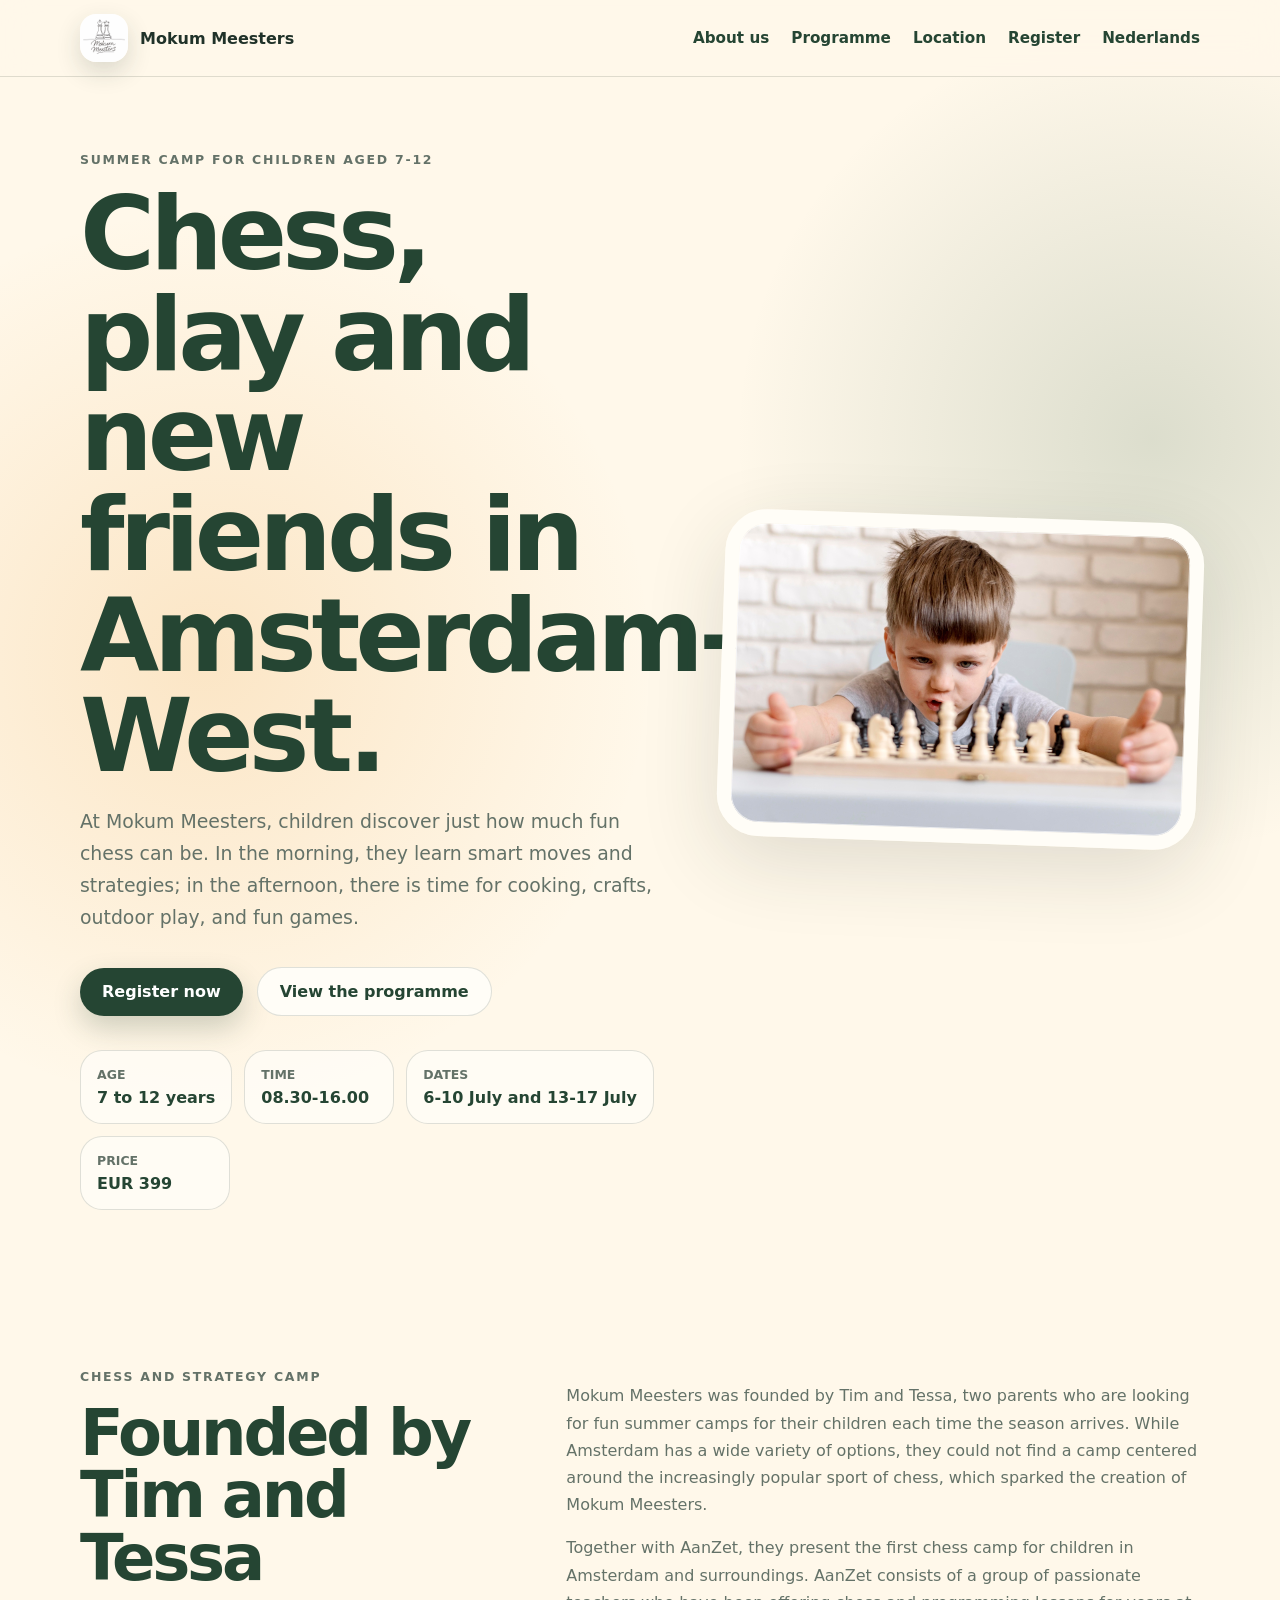
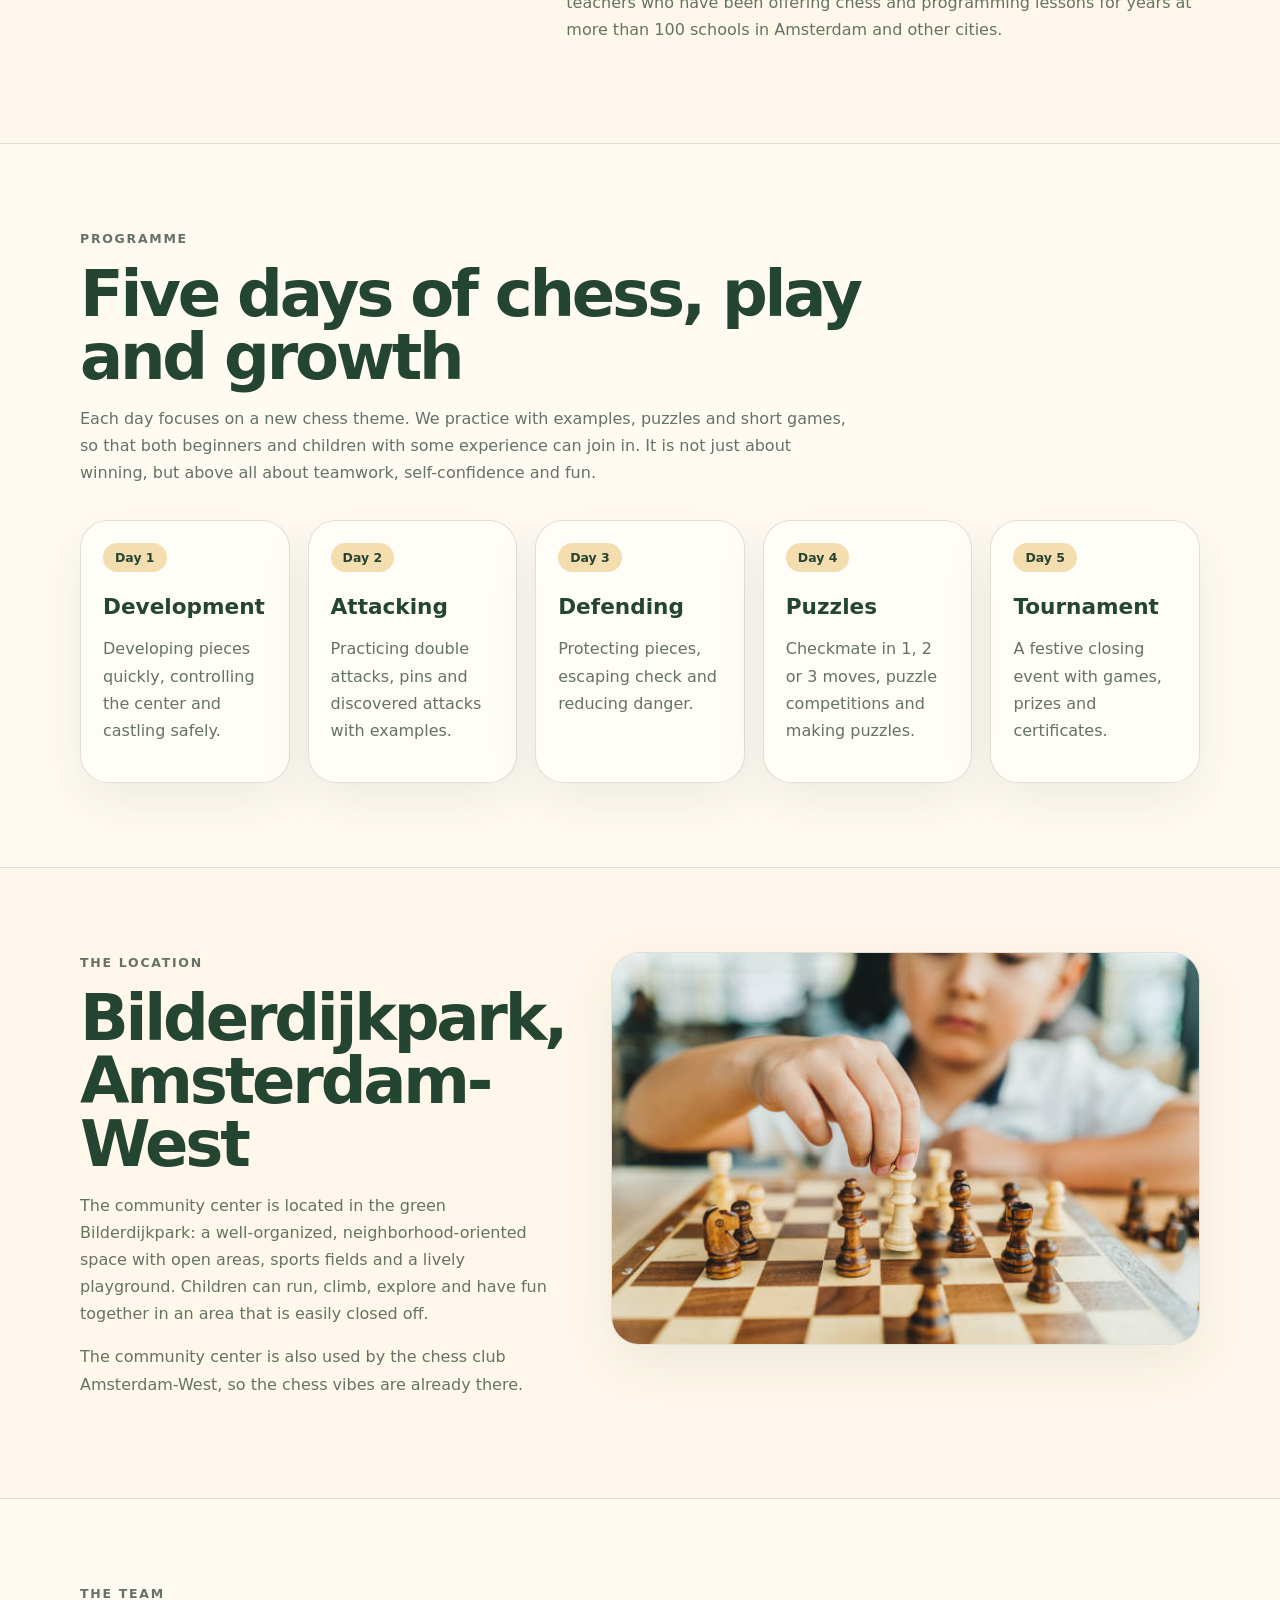
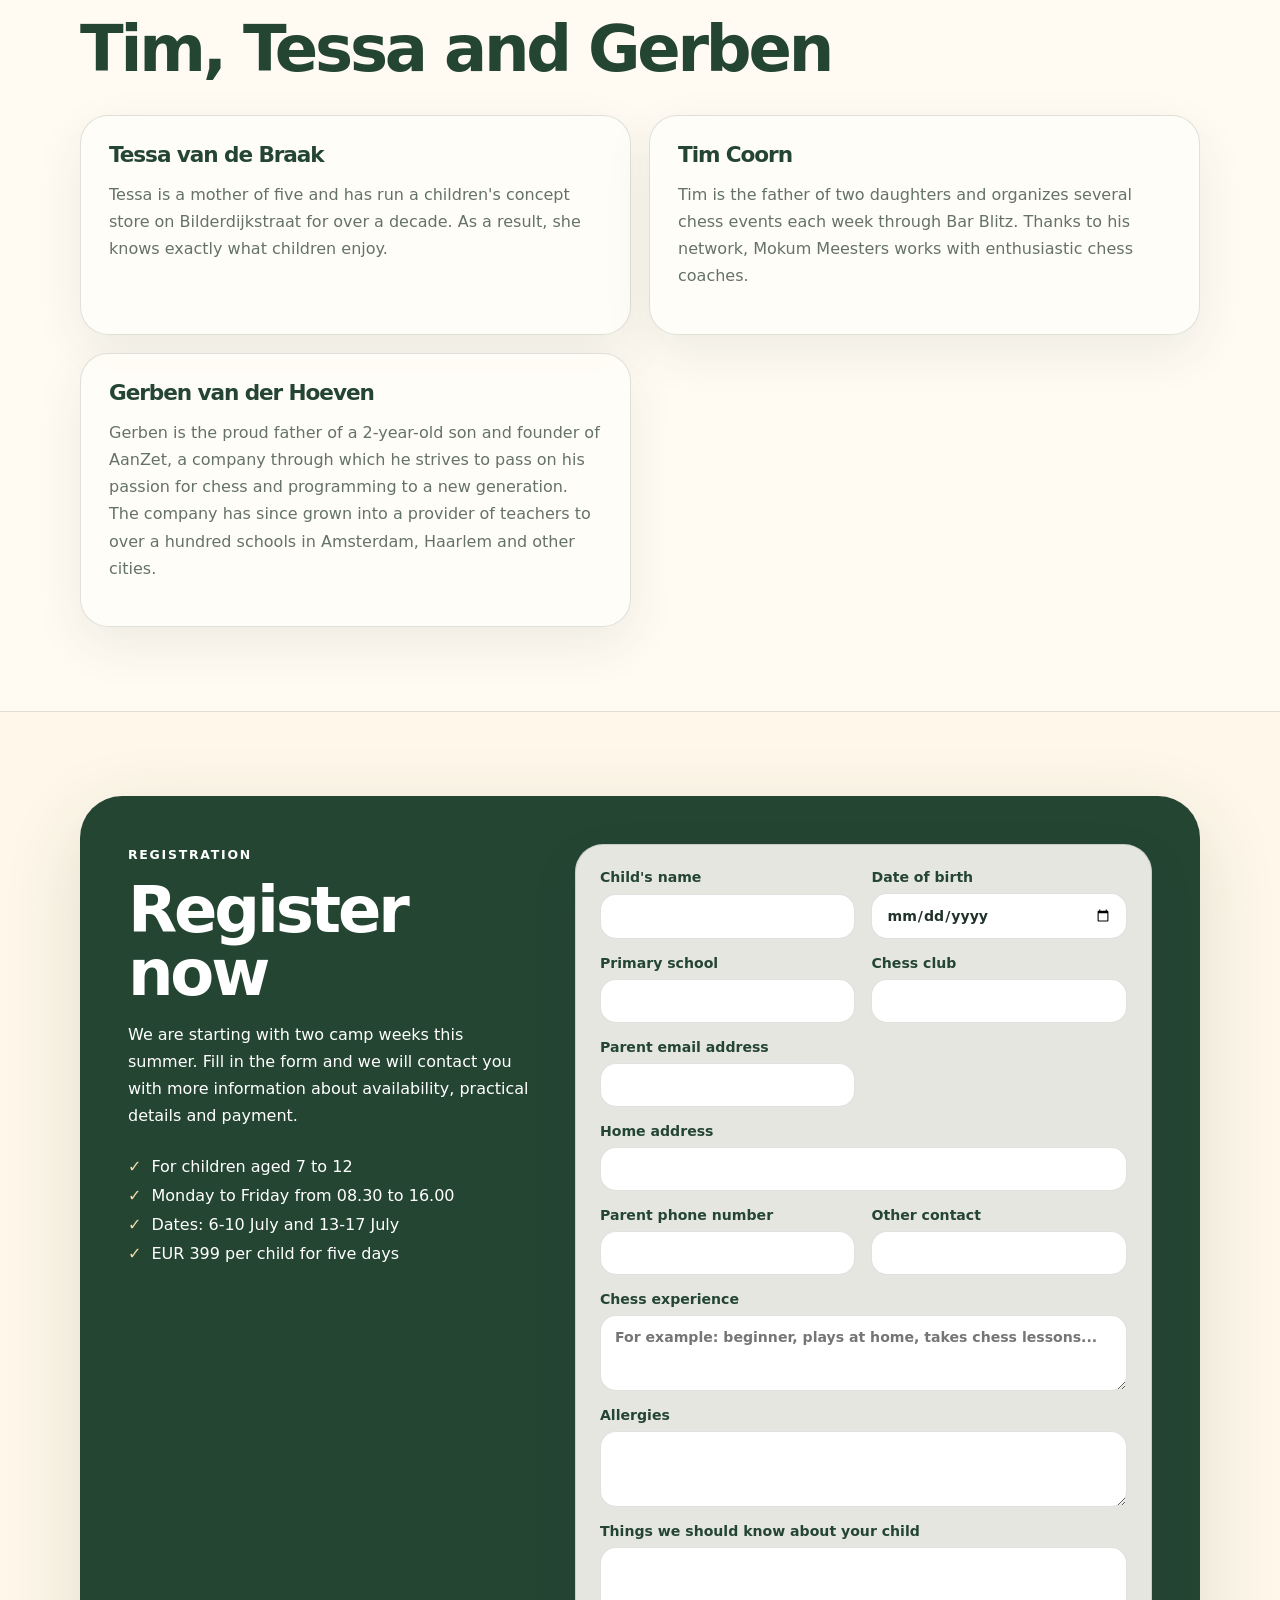
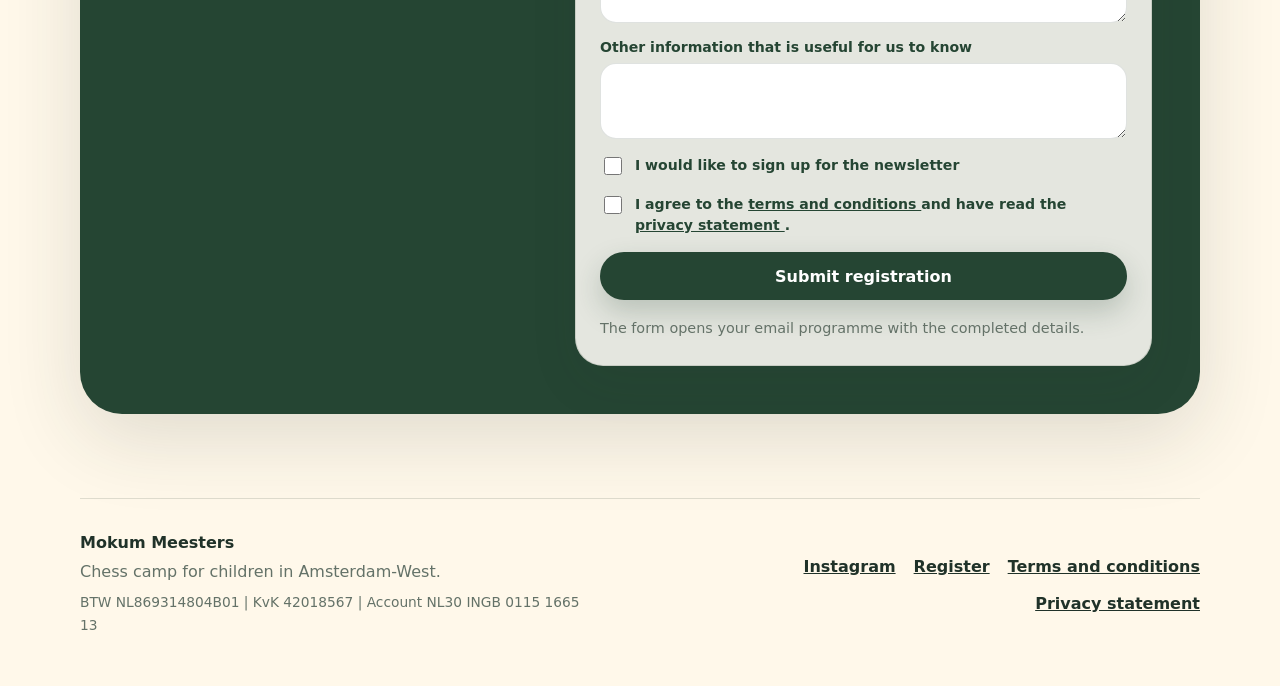
==== en.html @ 899345a6 "Add English page, camp dates, and AanZet video embed. Make registration copy clearer, expand the abo" ====
<!doctype html>
<html lang="en">
  <head>
    <meta charset="utf-8" />
    <meta name="viewport" content="width=device-width, initial-scale=1" />
    <meta
      name="description"
      content="Mokum Meesters organizes chess and strategy camps for children aged 7 to 12 in Amsterdam-West."
    />
    <meta
      name="google-site-verification"
      content="vhtlZJq7fXiMdtKkE_5pSo9pHpxv6sLujz9ok_jmsKw"
    />
    <title>Mokum Meesters | Chess Camp in Amsterdam</title>
    <link rel="preload" href="logo_mokummeesters.jpg" as="image" />
    <link rel="preload" href="kid2.jpeg" as="image" />
    <link rel="stylesheet" href="styles.css" />
    <!-- Google tag (gtag.js) -->
    <script async src="https://www.googletagmanager.com/gtag/js?id=G-7M6QQQCCT3"></script>
    <script>
      window.dataLayer = window.dataLayer || [];
      function gtag() {
        dataLayer.push(arguments);
      }
      gtag("js", new Date());

      gtag("config", "G-7M6QQQCCT3");
    </script>
  </head>
  <body>
    <header class="site-header">
      <nav class="nav" aria-label="Main navigation">
        <a class="brand" href="en.html#top" aria-label="Mokum Meesters home">
          <img src="logo_mokummeesters.jpg" alt="" width="48" height="48" />
          <span>Mokum Meesters</span>
        </a>
        <button class="nav-toggle" type="button" aria-expanded="false" aria-controls="nav-menu">
          Menu
        </button>
        <div class="nav-links" id="nav-menu">
          <a href="#about">About us</a>
          <a href="#programme">Programme</a>
          <a href="#location">Location</a>
          <a href="#signup">Register</a>
          <a href="index.html" lang="nl">Nederlands</a>
        </div>
      </nav>
    </header>

    <main id="top">
      <section class="hero">
        <div class="hero-copy">
          <p class="eyebrow">Summer camp for children aged 7-12</p>
          <h1>Chess, play and new friends in Amsterdam-West.</h1>
          <p>
            At Mokum Meesters, children discover just how much fun chess can be. In
            the morning, they learn smart moves and strategies; in the afternoon,
            there is time for cooking, crafts, outdoor play, and fun games.
          </p>
          <div class="hero-actions">
            <a class="button primary" href="#signup">Register now</a>
            <a class="button secondary" href="#programme">View the programme</a>
          </div>
          <dl class="facts">
            <div>
              <dt>Age</dt>
              <dd>7 to 12 years</dd>
            </div>
            <div>
              <dt>Time</dt>
              <dd>08.30-16.00</dd>
            </div>
            <div>
              <dt>Dates</dt>
              <dd>6-10 July and 13-17 July</dd>
            </div>
            <div>
              <dt>Price</dt>
              <dd>EUR 399</dd>
            </div>
          </dl>
        </div>
        <div class="hero-card">
          <img src="kid2.jpeg" alt="Child thinking about a chess move" />
        </div>
      </section>

      <section class="section intro" id="about">
        <div>
          <p class="eyebrow">Chess and strategy camp</p>
          <h2>Founded by Tim and Tessa</h2>
        </div>
        <div>
          <p>
            Mokum Meesters was founded by Tim and Tessa, two parents who are looking
            for fun summer camps for their children each time the season arrives.
            While Amsterdam has a wide variety of options, they could not find a camp
            centered around the increasingly popular sport of chess, which sparked
            the creation of Mokum Meesters.
          </p>
          <p>
            Together with AanZet, they present the first chess camp for children in
            Amsterdam and surroundings. AanZet consists of a group of passionate
            teachers who have been offering chess and programming lessons for years
            at more than 100 schools in Amsterdam and other cities.
          </p>
        </div>
      </section>

      <section class="section soft" id="programme">
        <div class="section-heading">
          <p class="eyebrow">Programme</p>
          <h2>Five days of chess, play and growth</h2>
          <p>
            Each day focuses on a new chess theme. We practice with examples,
            puzzles and short games, so that both beginners and children with some
            experience can join in. It is not just about winning, but above all
            about teamwork, self-confidence and fun.
          </p>
        </div>
        <div class="program-grid">
          <article class="program-day">
            <span>Day 1</span>
            <h3>Development</h3>
            <p>Developing pieces quickly, controlling the center and castling safely.</p>
          </article>
          <article class="program-day">
            <span>Day 2</span>
            <h3>Attacking</h3>
            <p>Practicing double attacks, pins and discovered attacks with examples.</p>
          </article>
          <article class="program-day">
            <span>Day 3</span>
            <h3>Defending</h3>
            <p>Protecting pieces, escaping check and reducing danger.</p>
          </article>
          <article class="program-day">
            <span>Day 4</span>
            <h3>Puzzles</h3>
            <p>Checkmate in 1, 2 or 3 moves, puzzle competitions and making puzzles.</p>
          </article>
          <article class="program-day">
            <span>Day 5</span>
            <h3>Tournament</h3>
            <p>A festive closing event with games, prizes and certificates.</p>
          </article>
        </div>
      </section>

      <section class="section split" id="location">
        <div>
          <p class="eyebrow">The location</p>
          <h2>Bilderdijkpark, Amsterdam-West</h2>
          <p>
            The community center is located in the green Bilderdijkpark: a
            well-organized, neighborhood-oriented space with open areas, sports
            fields and a lively playground. Children can run, climb, explore and
            have fun together in an area that is easily closed off.
          </p>
          <p>
            The community center is also used by the chess club Amsterdam-West, so
            the chess vibes are already there.
          </p>
        </div>
        <div class="photo-card">
          <img src="kid1.jpeg" alt="Child moving a chess piece on a chessboard" loading="lazy" />
        </div>
      </section>

      <section class="section soft">
        <div class="section-heading">
          <p class="eyebrow">The team</p>
          <h2>Tim, Tessa and Gerben</h2>
        </div>
        <div class="cards two-columns">
          <article class="card">
            <h2>Tessa van de Braak</h2>
            <p>
              Tessa is a mother of five and has run a children's concept store on
              Bilderdijkstraat for over a decade. As a result, she knows exactly
              what children enjoy.
            </p>
          </article>
          <article class="card">
            <h2>Tim Coorn</h2>
            <p>
              Tim is the father of two daughters and organizes several chess events
              each week through Bar Blitz. Thanks to his network, Mokum Meesters
              works with enthusiastic chess coaches.
            </p>
          </article>
          <article class="card">
            <h2>Gerben van der Hoeven</h2>
            <p>
              Gerben is the proud father of a 2-year-old son and founder of AanZet,
              a company through which he strives to pass on his passion for chess and
              programming to a new generation. The company has since grown into a
              provider of teachers to over a hundred schools in Amsterdam, Haarlem
              and other cities.
            </p>
          </article>
        </div>
      </section>

      <section class="section" id="signup">
        <div class="signup">
          <div>
            <p class="eyebrow">Registration</p>
            <h2>Register now</h2>
            <p>
              We are starting with two camp weeks this summer. Fill in the form and
              we will contact you with more information about availability, practical
              details and payment.
            </p>
            <ul class="check-list">
              <li>For children aged 7 to 12</li>
              <li>Monday to Friday from 08.30 to 16.00</li>
              <li>Dates: 6-10 July and 13-17 July</li>
              <li>EUR 399 per child for five days</li>
            </ul>
          </div>

          <form class="signup-form" id="signup-form">
            <label>
              Child's name
              <input name="naamKind" autocomplete="off" required />
            </label>
            <label>
              Date of birth
              <input type="date" name="geboortedatum" min="2014-01-01" max="2019-12-31" required />
            </label>
            <label>
              Primary school
              <input name="basisschool" autocomplete="organization" />
            </label>
            <label>
              Chess club
              <input name="schaakclub" autocomplete="organization" />
            </label>
            <label>
              Parent email address
              <input type="email" name="emailOuders" autocomplete="email" required />
            </label>
            <label class="full">
              Home address
              <input name="woonadres" autocomplete="street-address" required />
            </label>
            <label>
              Parent phone number
              <input name="telefoonOuders" autocomplete="tel" />
            </label>
            <label>
              Other contact
              <input name="anderContact" />
            </label>
            <label class="full">
              Chess experience
              <textarea
                name="schaakervaring"
                rows="3"
                placeholder="For example: beginner, plays at home, takes chess lessons..."
              ></textarea>
            </label>
            <label class="full">
              Allergies
              <textarea name="allergieen" rows="3"></textarea>
            </label>
            <label class="full">
              Things we should know about your child
              <textarea name="kindInfo" rows="3"></textarea>
            </label>
            <label class="full">
              Other information that is useful for us to know
              <textarea name="overigeInfo" rows="3"></textarea>
            </label>
            <label class="checkbox full">
              <input type="checkbox" name="nieuwsbrief" value="Ja" />
              <span>I would like to sign up for the newsletter</span>
            </label>
            <label class="checkbox full">
              <input type="checkbox" name="akkoordVoorwaarden" value="Ja" required />
              <span>
                I agree to the
                <a href="documenten/Algemene-Voorwaarden-MokumMeesters-Zomerkamp.docx" download>
                  terms and conditions
                </a>
                and have read the
                <a href="documenten/Privacyverklaring_MokumMeesters.docx" download>
                  privacy statement
                </a>.
              </span>
            </label>
            <button class="button primary full" type="submit">Submit registration</button>
            <p class="form-note" id="form-note">
              The form opens your email programme with the completed details.
            </p>
          </form>
        </div>
      </section>
    </main>

    <footer class="footer">
      <div>
        <strong>Mokum Meesters</strong>
        <p>Chess camp for children in Amsterdam-West.</p>
        <p class="footer-details">
          BTW NL869314804B01 | KvK 42018567 | Account NL30 INGB 0115 1665 13
        </p>
      </div>
      <div class="footer-links">
        <a href="https://www.instagram.com/mokummeesters?igsh=bHMzbGd0bTZ1Zjc=" rel="noreferrer">
          Instagram
        </a>
        <a href="#signup">Register</a>
        <a href="documenten/Algemene-Voorwaarden-MokumMeesters-Zomerkamp.docx" download>
          Terms and conditions
        </a>
        <a href="documenten/Privacyverklaring_MokumMeesters.docx" download>
          Privacy statement
        </a>
      </div>
    </footer>

    <script src="script.js"></script>
  </body>
</html>
---- styles.css ----
:root {
  --cream: #fff8ea;
  --paper: #fffdf7;
  --sand: #f4ddae;
  --amber: #ed9b32;
  --amber-dark: #b96e11;
  --sage: #5f7f66;
  --sage-dark: #254533;
  --ink: #203229;
  --muted: #647268;
  --line: rgba(32, 50, 41, 0.14);
  --shadow: 0 24px 80px rgba(32, 50, 41, 0.14);
  font-family:
    Inter, ui-sans-serif, system-ui, -apple-system, BlinkMacSystemFont, "Segoe UI",
    sans-serif;
  color: var(--ink);
  background: var(--cream);
}

* {
  box-sizing: border-box;
}

html {
  scroll-behavior: smooth;
}

body {
  margin: 0;
  background:
    radial-gradient(circle at 16% 12%, rgba(237, 155, 50, 0.2), transparent 28rem),
    radial-gradient(circle at 90% 8%, rgba(95, 127, 102, 0.22), transparent 26rem),
    var(--cream);
}

body::before {
  content: "";
  position: fixed;
  inset: 0;
  z-index: -1;
  opacity: 0.08;
  background-image:
    linear-gradient(45deg, var(--sage-dark) 25%, transparent 25%),
    linear-gradient(-45deg, var(--sage-dark) 25%, transparent 25%),
    linear-gradient(45deg, transparent 75%, var(--sage-dark) 75%),
    linear-gradient(-45deg, transparent 75%, var(--sage-dark) 75%);
  background-position:
    0 0,
    0 32px,
    32px -32px,
    -32px 0;
  background-size: 64px 64px;
}

a {
  color: inherit;
}

img {
  display: block;
  max-width: 100%;
}

.site-header {
  position: sticky;
  top: 0;
  z-index: 10;
  border-bottom: 1px solid var(--line);
  background: rgba(255, 248, 234, 0.88);
  backdrop-filter: blur(18px);
}

.nav {
  display: flex;
  align-items: center;
  justify-content: space-between;
  width: min(1120px, calc(100% - 32px));
  min-height: 76px;
  margin: 0 auto;
  gap: 24px;
}

.brand,
.nav-links,
.hero-actions,
.facts,
.footer,
.footer-links {
  display: flex;
  align-items: center;
}

.brand {
  gap: 12px;
  font-weight: 800;
  text-decoration: none;
}

.brand img {
  border-radius: 16px;
  box-shadow: 0 10px 24px rgba(32, 50, 41, 0.16);
}

.nav-links {
  gap: 22px;
  color: var(--sage-dark);
  font-size: 0.95rem;
  font-weight: 700;
}

.nav-links a {
  text-decoration: none;
}

.nav-links a:hover {
  color: var(--amber-dark);
}

.nav-toggle {
  display: none;
  border: 1px solid var(--line);
  border-radius: 999px;
  padding: 10px 16px;
  color: var(--sage-dark);
  background: var(--paper);
  font: inherit;
  font-weight: 800;
}

.hero,
.section,
.footer {
  width: min(1120px, calc(100% - 32px));
  margin: 0 auto;
}

.hero {
  display: grid;
  grid-template-columns: minmax(0, 1.1fr) minmax(280px, 0.9fr);
  align-items: center;
  gap: 56px;
  min-height: calc(100vh - 76px);
  padding: 72px 0;
}

.hero-copy h1,
.section h1,
.section h2 {
  margin: 0;
  color: var(--sage-dark);
  line-height: 0.98;
  letter-spacing: -0.05em;
}

.hero-copy h1 {
  max-width: 760px;
  font-size: clamp(3rem, 8vw, 6.8rem);
}

.hero-copy p,
.section p,
.card p,
.program-day p,
.footer p,
.form-note {
  color: var(--muted);
  line-height: 1.7;
}

.hero-copy > p:not(.eyebrow) {
  max-width: 660px;
  font-size: 1.18rem;
}

.eyebrow {
  margin: 0 0 14px;
  color: var(--amber-dark);
  font-size: 0.78rem;
  font-weight: 900;
  letter-spacing: 0.14em;
  text-transform: uppercase;
}

.button {
  justify-content: center;
  min-height: 48px;
  border: 0;
  border-radius: 999px;
  padding: 14px 22px;
  cursor: pointer;
  font: inherit;
  font-weight: 900;
  text-align: center;
  text-decoration: none;
}

.primary {
  color: white;
  background: var(--sage-dark);
  box-shadow: 0 12px 28px rgba(37, 69, 51, 0.22);
}

.primary:hover {
  background: #173225;
}

.secondary {
  color: var(--sage-dark);
  background: var(--paper);
  border: 1px solid var(--line);
}

.hero-actions {
  flex-wrap: wrap;
  gap: 14px;
  margin: 34px 0;
}

.facts {
  flex-wrap: wrap;
  gap: 12px;
  margin: 0;
}

.facts div {
  min-width: 150px;
  border: 1px solid var(--line);
  border-radius: 22px;
  padding: 16px;
  background: rgba(255, 253, 247, 0.76);
}

.facts dt {
  color: var(--muted);
  font-size: 0.78rem;
  font-weight: 800;
  text-transform: uppercase;
}

.facts dd {
  margin: 6px 0 0;
  color: var(--sage-dark);
  font-weight: 900;
}

.hero-card {
  position: relative;
  border: 14px solid var(--paper);
  border-radius: 42px;
  overflow: hidden;
  box-shadow: var(--shadow);
  transform: rotate(2deg);
}

.hero-card::after {
  content: "";
  position: absolute;
  inset: 0;
  border: 1px solid rgba(255, 255, 255, 0.65);
  border-radius: 28px;
}

.section {
  padding: 84px 0;
}

.intro,
.split,
.signup {
  display: grid;
  grid-template-columns: 0.82fr 1.18fr;
  gap: 46px;
  align-items: start;
}

.section h1,
.section h2 {
  font-size: clamp(2.2rem, 5vw, 4rem);
}

.soft {
  width: 100%;
  max-width: none;
  padding-inline: max(16px, calc((100vw - 1120px) / 2));
  background: rgba(255, 253, 247, 0.72);
  border-block: 1px solid var(--line);
}

.section-heading {
  max-width: 780px;
  margin-bottom: 34px;
}

.cards,
.program-grid {
  display: grid;
  gap: 18px;
}

.two-columns {
  grid-template-columns: repeat(2, minmax(0, 1fr));
}

.card,
.program-day,
.signup-form,
.photo-card,
.video-card {
  border: 1px solid var(--line);
  border-radius: 28px;
  background: rgba(255, 253, 247, 0.88);
  box-shadow: 0 18px 50px rgba(32, 50, 41, 0.08);
}

.card {
  padding: 28px;
}

.card h2,
.card h3,
.program-day h3 {
  margin: 0 0 10px;
  color: var(--sage-dark);
  font-size: 1.35rem;
}

.program-grid {
  grid-template-columns: repeat(5, minmax(0, 1fr));
}

.program-day {
  min-height: 210px;
  padding: 22px;
}

.program-day span {
  display: inline-flex;
  margin-bottom: 22px;
  border-radius: 999px;
  padding: 7px 12px;
  color: var(--sage-dark);
  background: var(--sand);
  font-size: 0.78rem;
  font-weight: 900;
}

.photo-card {
  min-height: 360px;
  overflow: hidden;
}

.photo-card img {
  width: 100%;
  height: 100%;
  min-height: 360px;
  object-fit: cover;
}

.video-card {
  overflow: hidden;
}

.video-card iframe,
.video-card video {
  display: block;
  width: 100%;
  aspect-ratio: 16 / 9;
  border: 0;
  background: var(--sage-dark);
}

.video-card p {
  margin: 0;
  padding: 18px 22px 22px;
  color: var(--muted);
}

.signup {
  border-radius: 42px;
  padding: clamp(24px, 5vw, 48px);
  background: var(--sage-dark);
  box-shadow: var(--shadow);
}

.signup h2,
.signup p,
.signup .eyebrow,
.check-list {
  color: white;
}

.check-list {
  display: grid;
  gap: 10px;
  margin: 28px 0 0;
  padding: 0;
  list-style: none;
}

.check-list li::before {
  content: "✓";
  margin-right: 10px;
  color: var(--sand);
  font-weight: 900;
}

.signup-form {
  display: grid;
  grid-template-columns: repeat(2, minmax(0, 1fr));
  gap: 16px;
  padding: 24px;
}

.signup-form label {
  display: grid;
  gap: 8px;
  color: var(--sage-dark);
  font-size: 0.88rem;
  font-weight: 900;
}

.signup-form .checkbox {
  display: flex;
  align-items: flex-start;
  gap: 10px;
}

.signup-form .checkbox input {
  flex: 0 0 auto;
  width: 18px;
  height: 18px;
  margin-top: 2px;
  accent-color: var(--sage-dark);
}

.signup-form .checkbox span {
  line-height: 1.5;
}

.signup-form .checkbox a {
  color: var(--sage-dark);
}

.signup-form input,
.signup-form select,
.signup-form textarea {
  width: 100%;
  border: 1px solid var(--line);
  border-radius: 16px;
  padding: 13px 14px;
  color: var(--ink);
  background: white;
  font: inherit;
}

.signup-form input:focus,
.signup-form select:focus,
.signup-form textarea:focus {
  outline: 3px solid rgba(237, 155, 50, 0.34);
  border-color: var(--amber);
}

.full {
  grid-column: 1 / -1;
}

.signup .signup-form .form-note {
  grid-column: 1 / -1;
  margin: 0;
  color: var(--muted);
  font-size: 0.9rem;
}

.footer {
  justify-content: space-between;
  gap: 24px;
  border-top: 1px solid var(--line);
  padding: 34px 0 48px;
}

.footer p {
  margin: 6px 0 0;
}

.footer-details {
  font-size: 0.86rem;
}

.footer-links {
  flex-wrap: wrap;
  justify-content: flex-end;
  gap: 18px;
  font-weight: 900;
}

@media (max-width: 900px) {
  .hero,
  .intro,
  .split,
  .signup {
    grid-template-columns: 1fr;
  }

  .hero {
    gap: 30px;
    min-height: auto;
    padding-top: 48px;
  }

  .hero-card {
    max-width: 420px;
  }

  .program-grid,
  .two-columns {
    grid-template-columns: repeat(2, minmax(0, 1fr));
  }
}

@media (max-width: 680px) {
  .nav {
    min-height: 68px;
  }

  .section.soft {
    padding-inline-start: max(24px, env(safe-area-inset-left));
    padding-inline-end: max(24px, env(safe-area-inset-right));
  }

  .nav-toggle {
    display: inline-flex;
  }

  .nav-links {
    position: absolute;
    inset: 68px 16px auto;
    display: none;
    flex-direction: column;
    align-items: stretch;
    border: 1px solid var(--line);
    border-radius: 24px;
    padding: 18px;
    background: var(--paper);
    box-shadow: var(--shadow);
  }

  .nav-links.is-open {
    display: flex;
  }

  .program-grid,
  .two-columns,
  .signup-form {
    grid-template-columns: 1fr;
  }

  .section {
    padding: 58px 0;
  }

  .footer {
    align-items: flex-start;
    flex-direction: column;
  }

  .footer-links {
    justify-content: flex-start;
  }
}
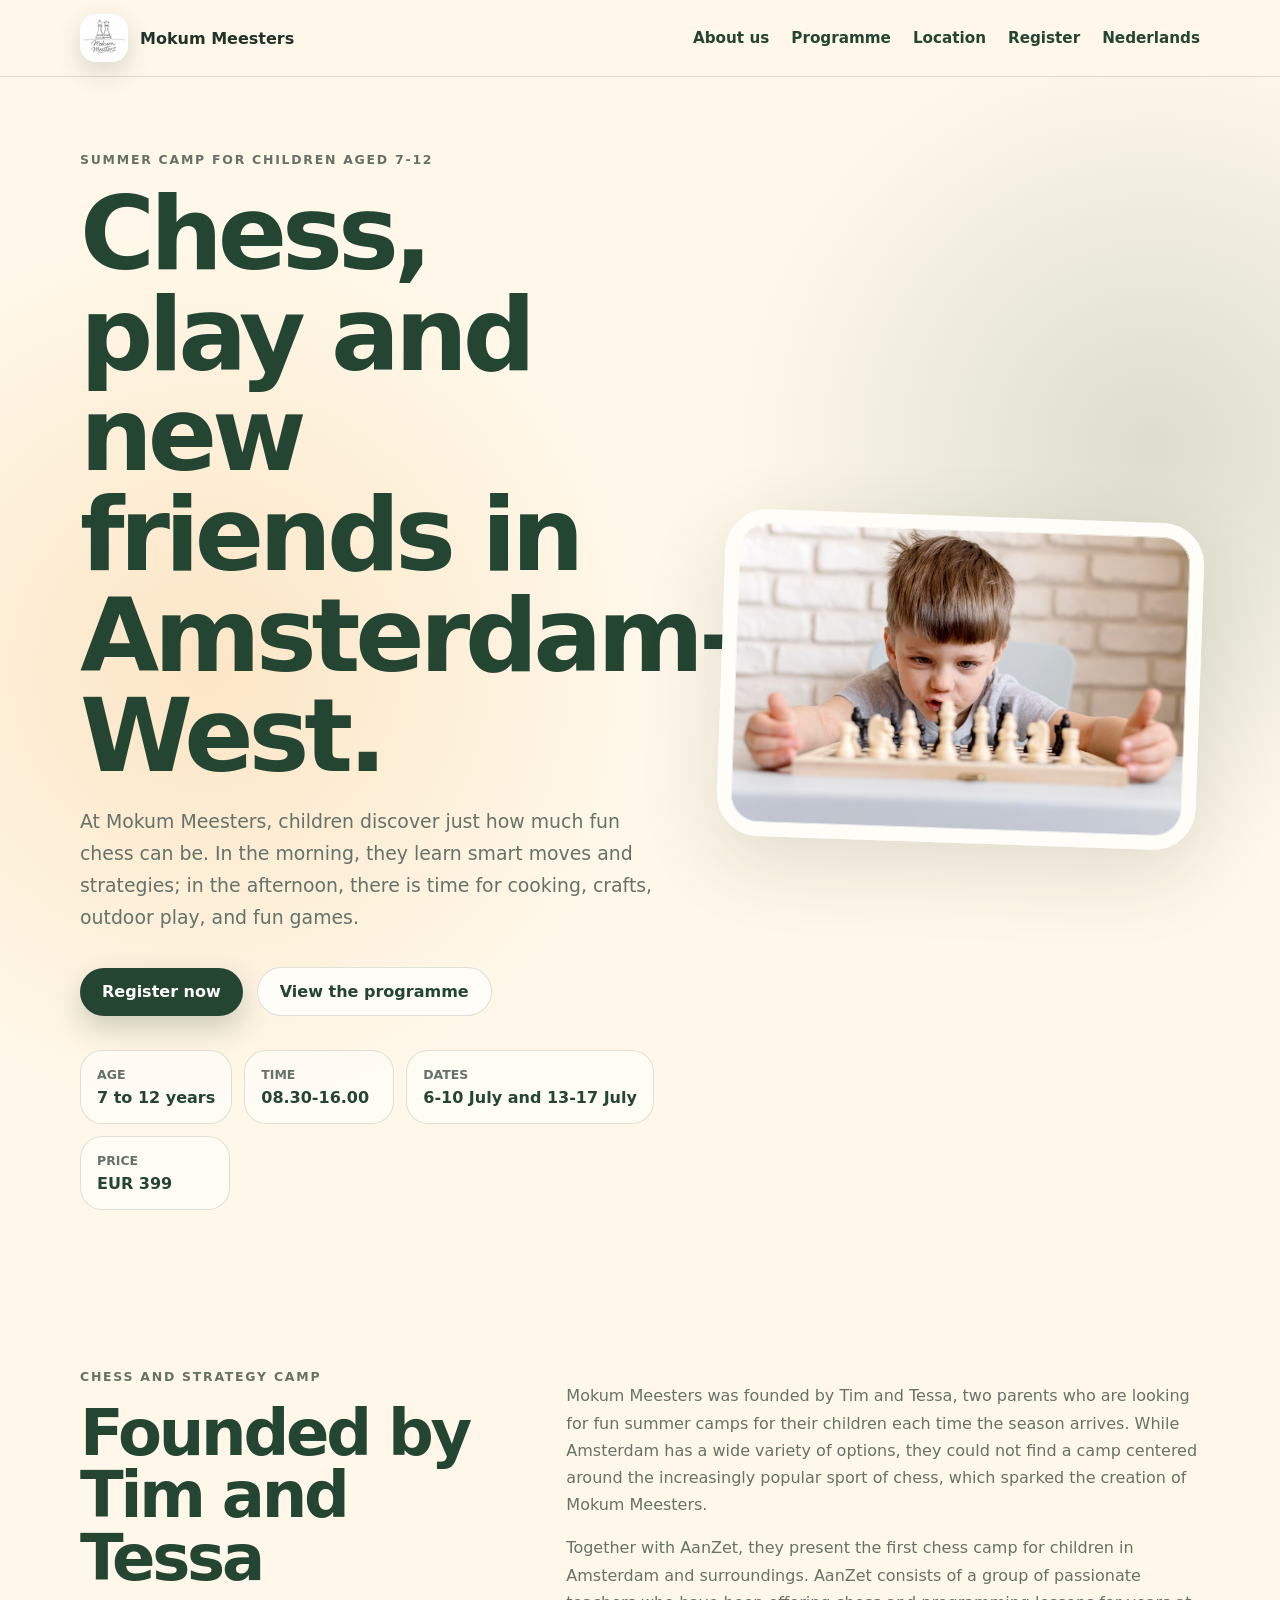
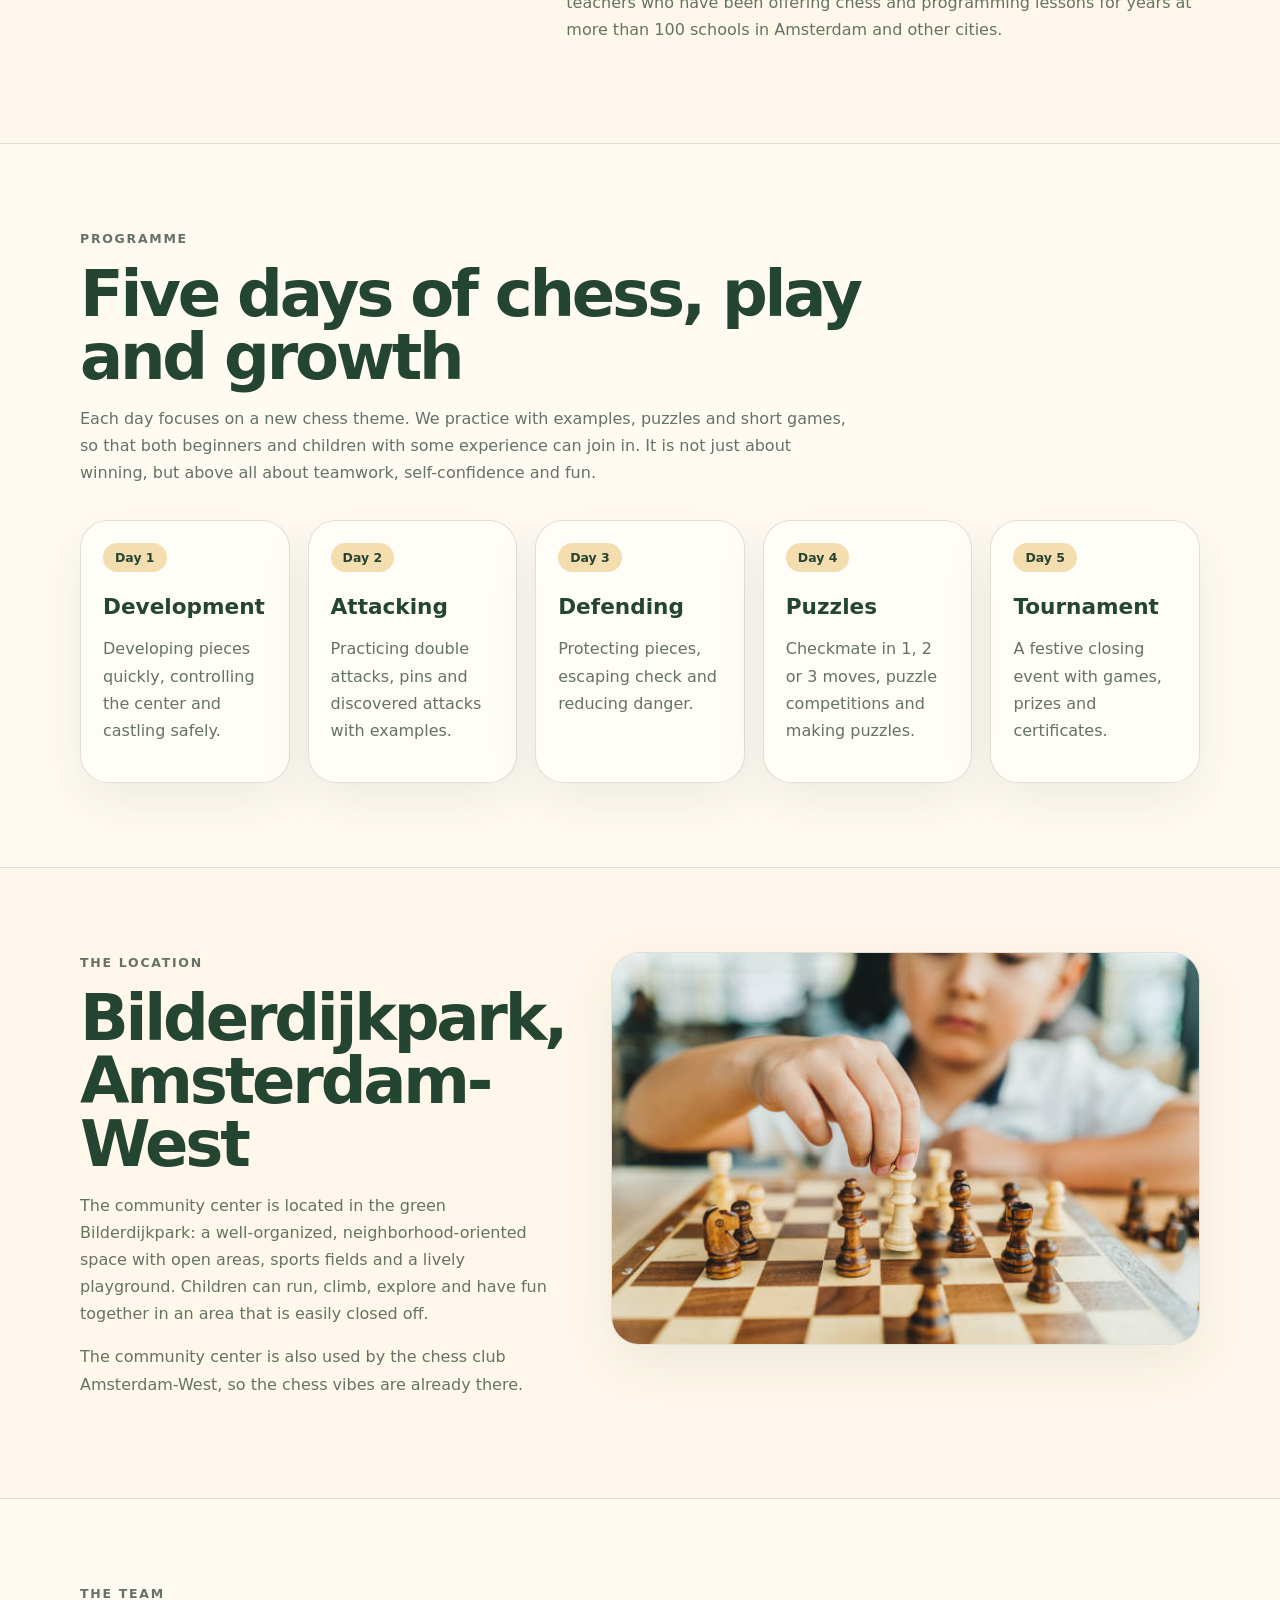
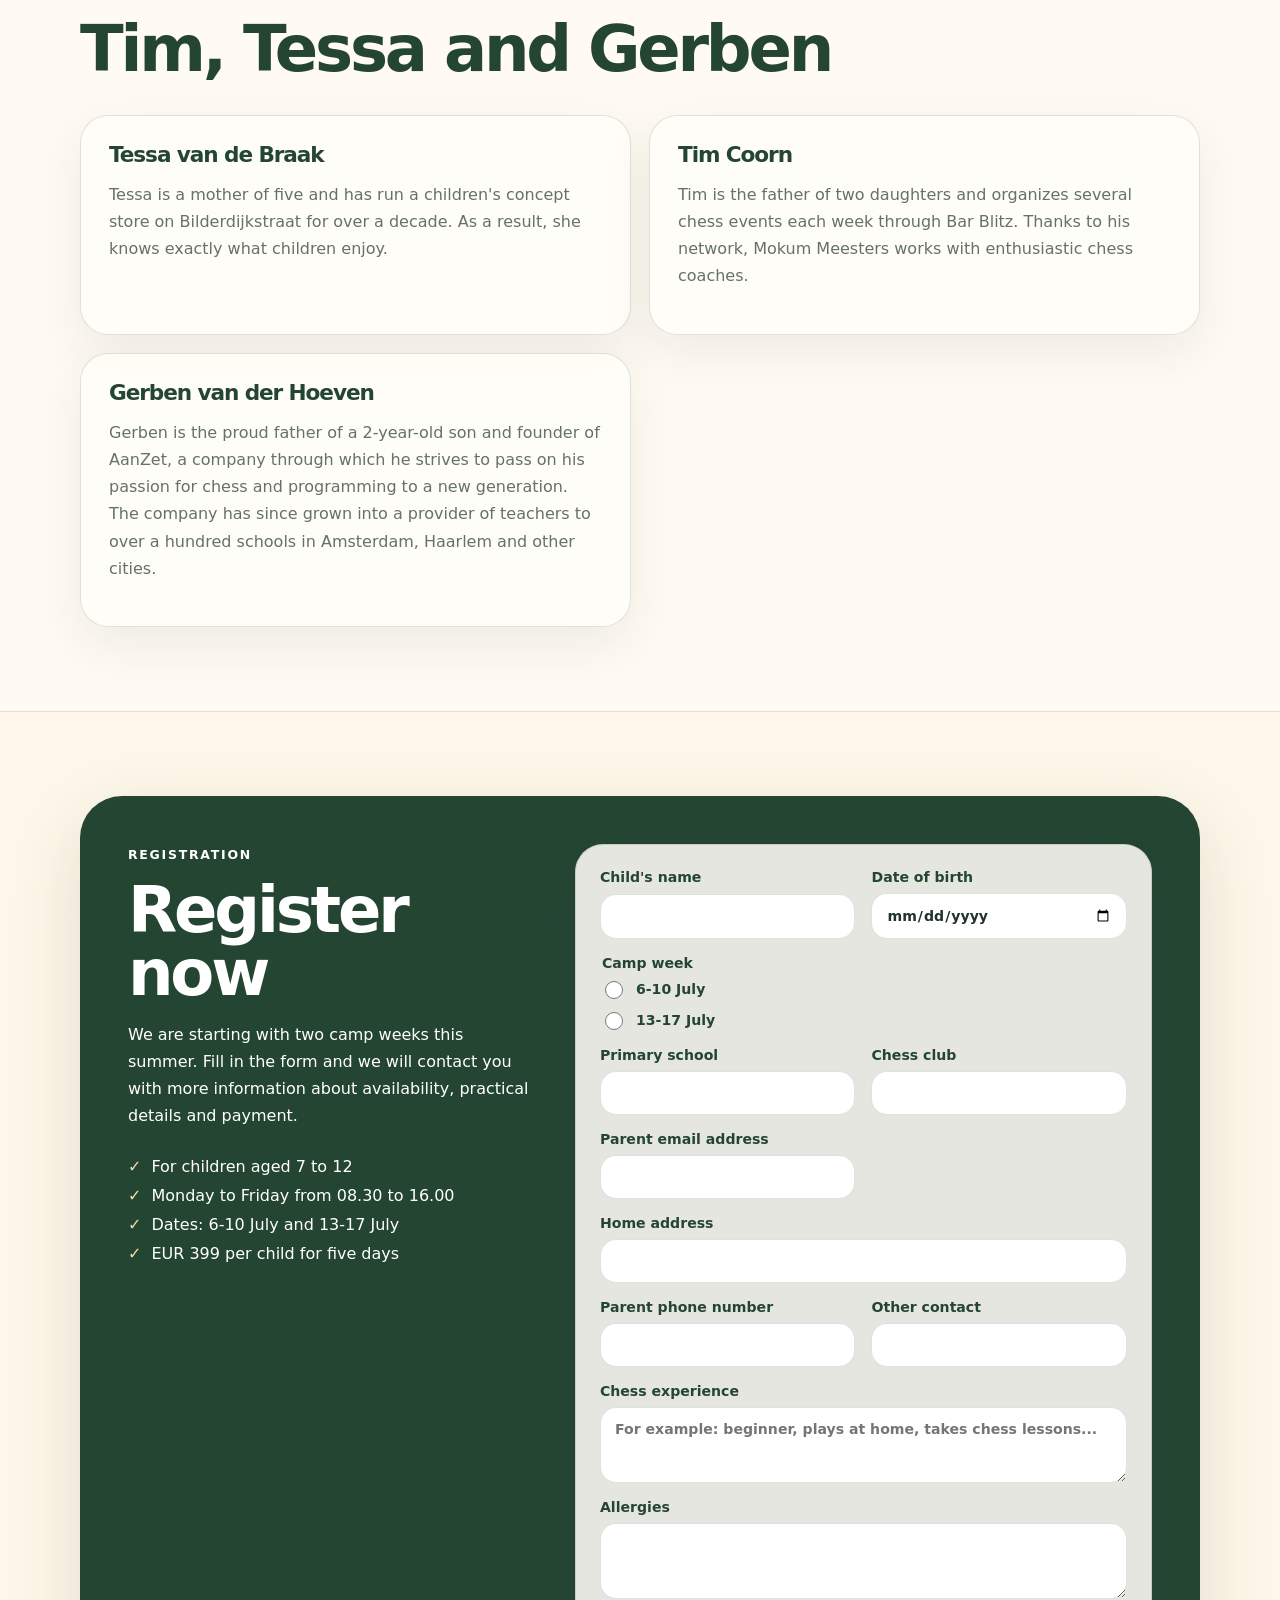
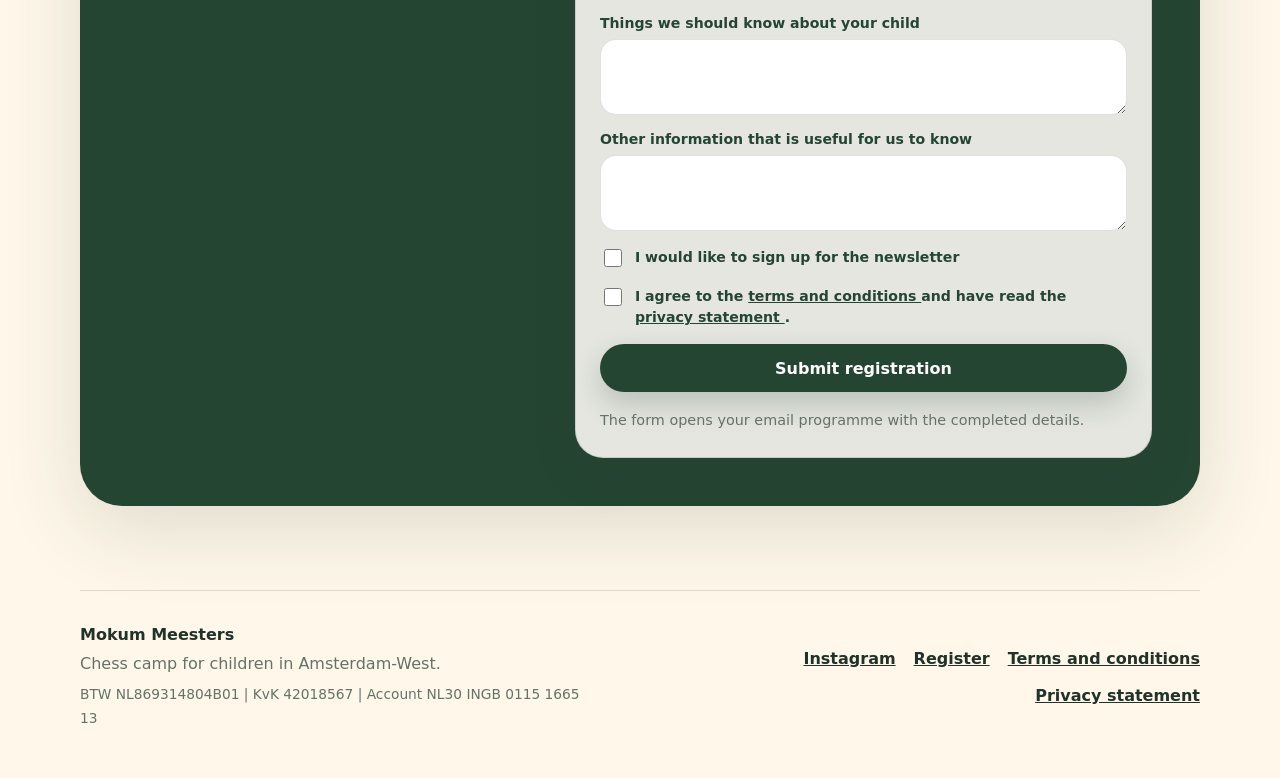
==== commit b9adbe4a: "Add camp week selection to the signup form. Let parents choose between 6-10 July and 13-17 July and " ====
--- a/en.html
+++ b/en.html
@@ -229,6 +229,17 @@
               Date of birth
               <input type="date" name="geboortedatum" min="2014-01-01" max="2019-12-31" required />
             </label>
+            <fieldset class="radio-group full">
+              <legend>Camp week</legend>
+              <label class="radio">
+                <input type="radio" name="kampweek" value="6-10 July" required />
+                <span>6-10 July</span>
+              </label>
+              <label class="radio">
+                <input type="radio" name="kampweek" value="13-17 July" />
+                <span>13-17 July</span>
+              </label>
+            </fieldset>
             <label>
               Primary school
               <input name="basisschool" autocomplete="organization" />
--- a/styles.css
+++ b/styles.css
@@ -419,10 +419,38 @@
   font-weight: 900;
 }
 
-.signup-form .checkbox {
+.signup-form .checkbox,
+.signup-form .radio {
   display: flex;
   align-items: flex-start;
   gap: 10px;
+}
+
+.signup-form .radio-group {
+  margin: 0;
+  padding: 0;
+  border: 0;
+  display: grid;
+  gap: 10px;
+}
+
+.signup-form .radio-group legend {
+  margin-bottom: 8px;
+  color: var(--sage-dark);
+  font-size: 0.88rem;
+  font-weight: 900;
+}
+
+.signup-form .radio input {
+  flex: 0 0 auto;
+  width: 18px;
+  height: 18px;
+  margin-top: 2px;
+  accent-color: var(--sage-dark);
+}
+
+.signup-form .radio span {
+  line-height: 1.5;
 }
 
 .signup-form .checkbox input {
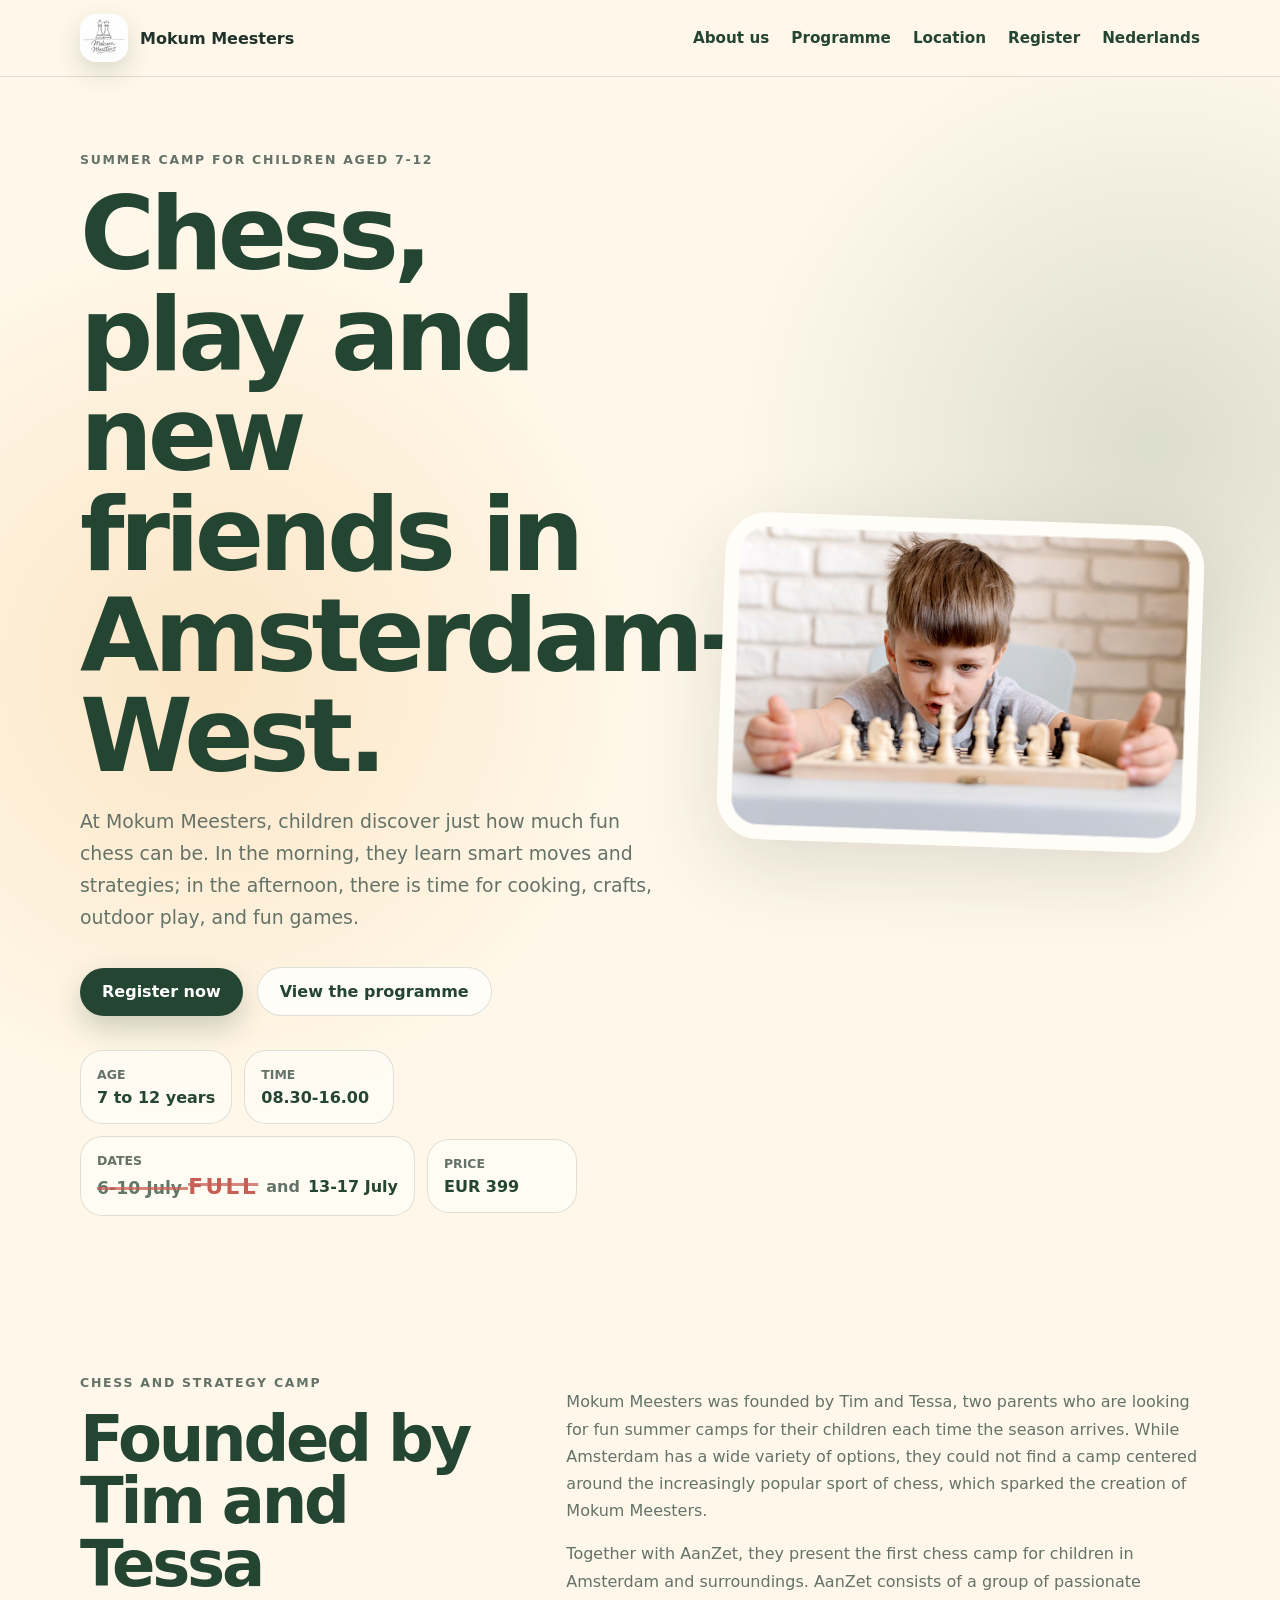
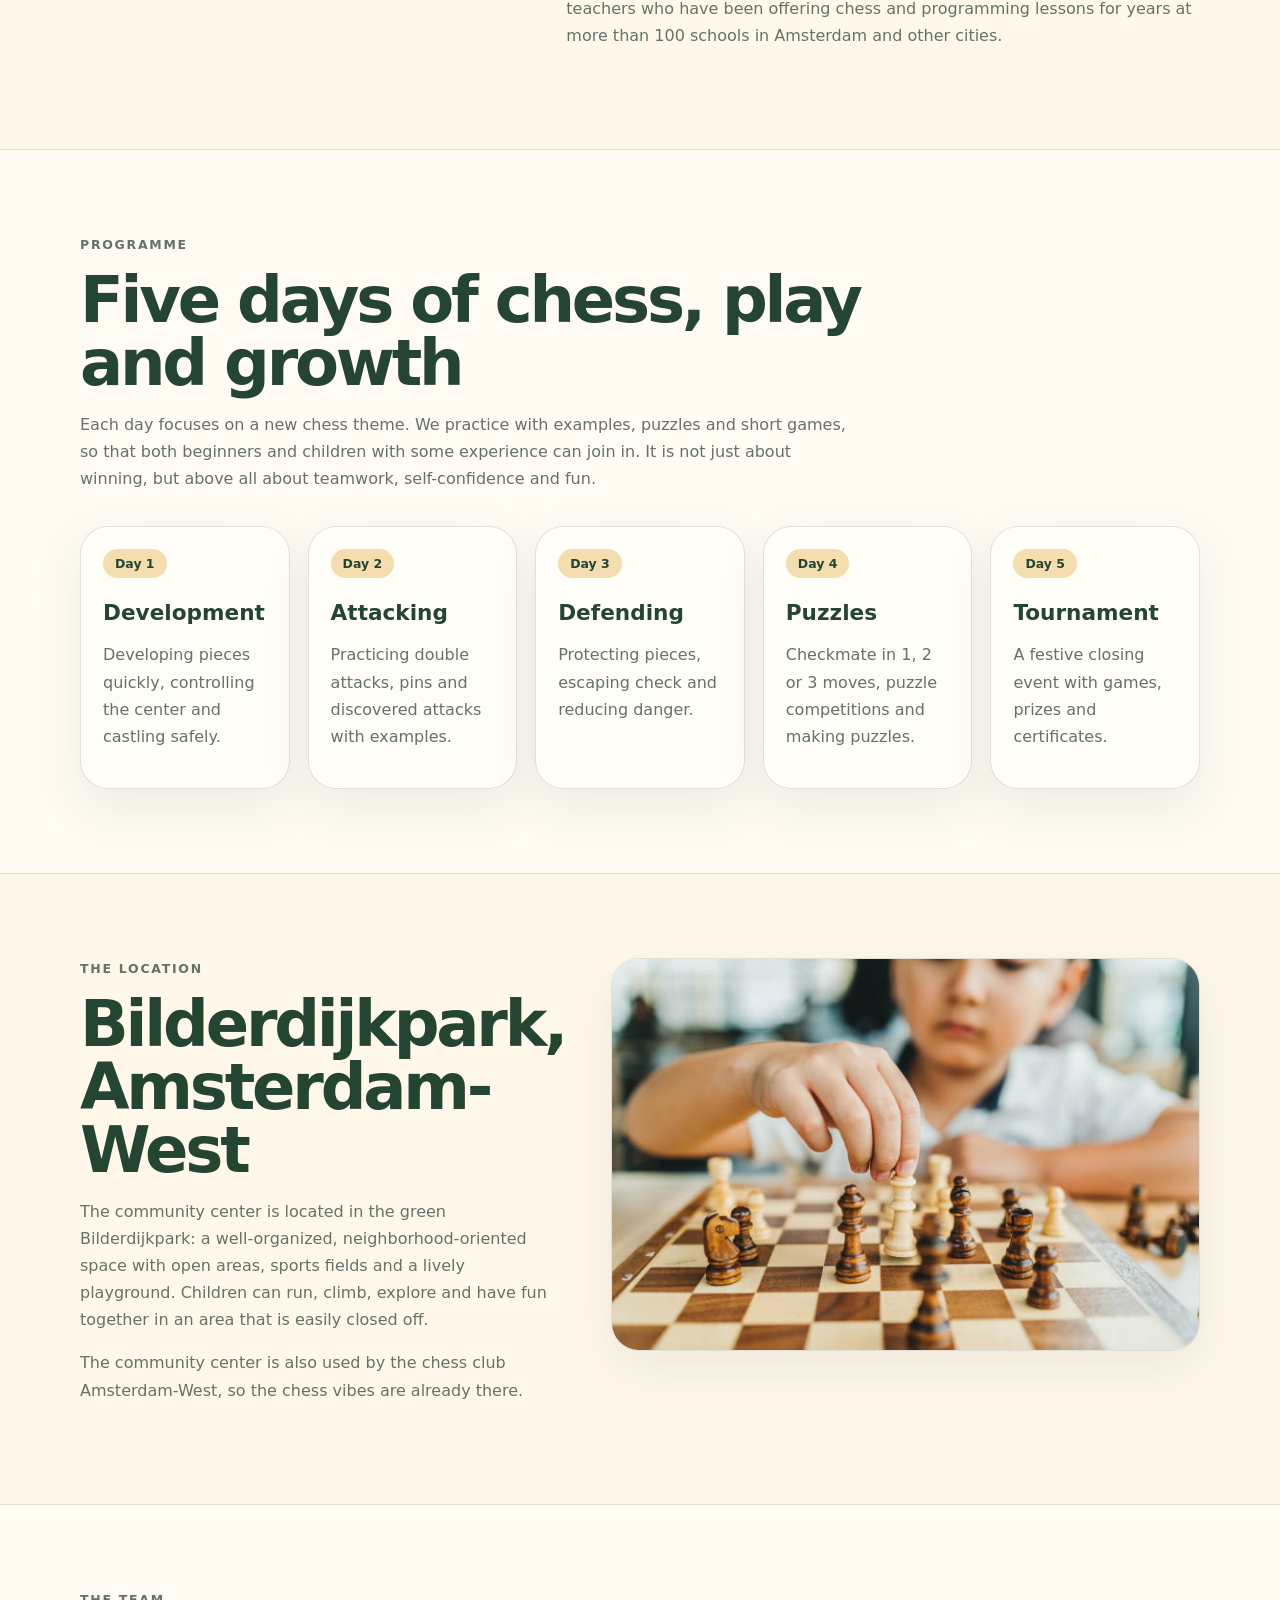
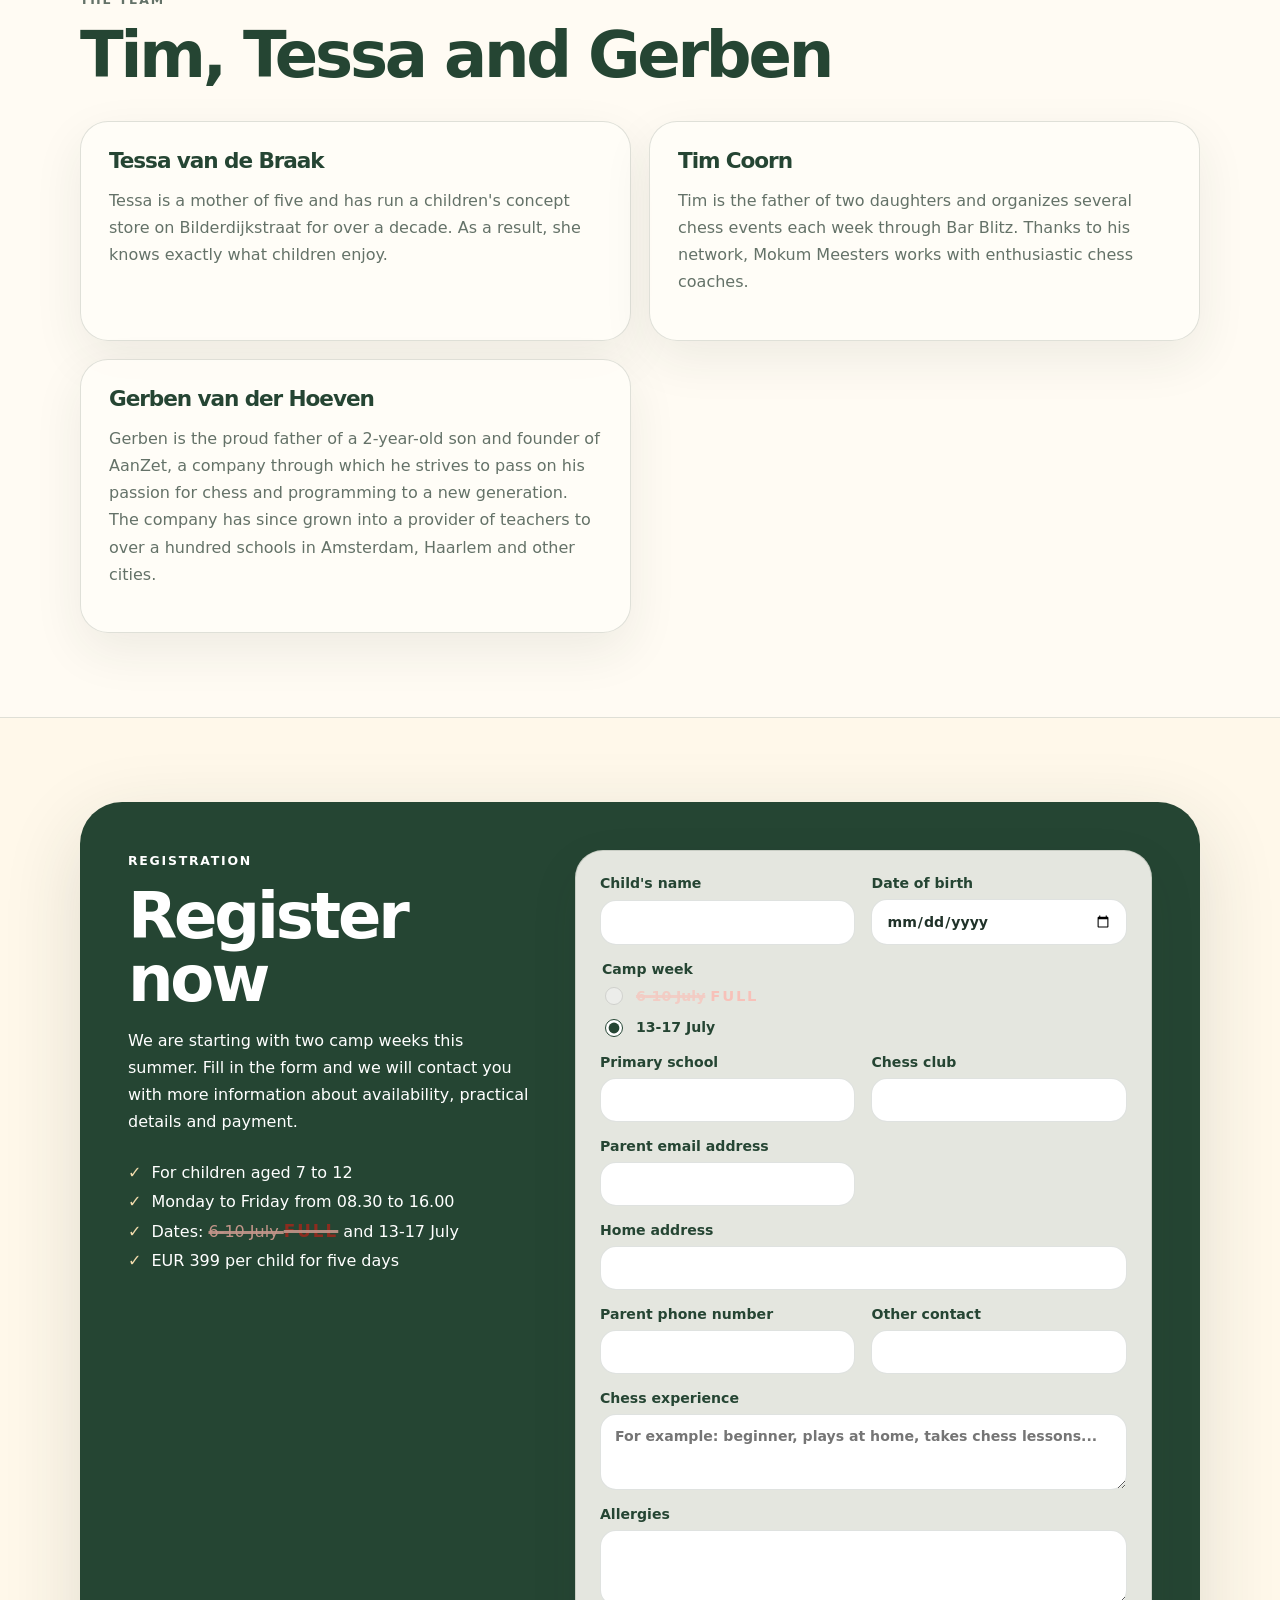
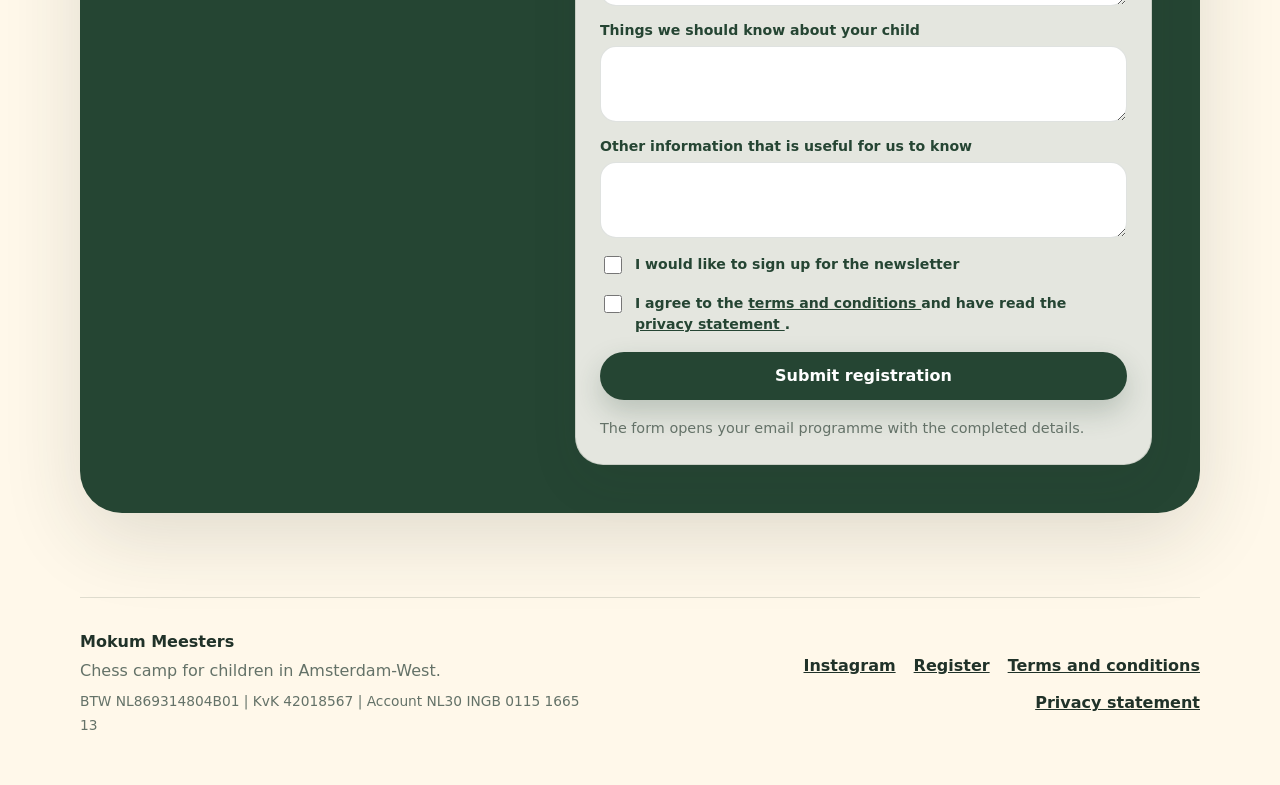
==== commit 6c015b41: "Mark week 1 as full and fix signup form validation. Show 6-10 July as VOL/FULL with a strikethrough," ====
--- a/en.html
+++ b/en.html
@@ -72,7 +72,11 @@
             </div>
             <div>
               <dt>Dates</dt>
-              <dd>6-10 July and 13-17 July</dd>
+              <dd class="camp-dates">
+                <span class="week-full week-full--large">6-10 July <strong>FULL</strong></span>
+                <span class="camp-dates-sep">and</span>
+                <span>13-17 July</span>
+              </dd>
             </div>
             <div>
               <dt>Price</dt>
@@ -215,7 +219,7 @@
             <ul class="check-list">
               <li>For children aged 7 to 12</li>
               <li>Monday to Friday from 08.30 to 16.00</li>
-              <li>Dates: 6-10 July and 13-17 July</li>
+              <li>Dates: <span class="week-full">6-10 July <strong>FULL</strong></span> and 13-17 July</li>
               <li>EUR 399 per child for five days</li>
             </ul>
           </div>
@@ -231,12 +235,15 @@
             </label>
             <fieldset class="radio-group full">
               <legend>Camp week</legend>
-              <label class="radio">
-                <input type="radio" name="kampweek" value="6-10 July" required />
-                <span>6-10 July</span>
+              <label class="radio radio-disabled">
+                <input type="radio" name="kampweek" value="6-10 July" disabled />
+                <span>
+                  <span class="week-full">6-10 July</span>
+                  <strong class="vol-badge">FULL</strong>
+                </span>
               </label>
               <label class="radio">
-                <input type="radio" name="kampweek" value="13-17 July" />
+                <input type="radio" name="kampweek" value="13-17 July" required checked />
                 <span>13-17 July</span>
               </label>
             </fieldset>
--- a/styles.css
+++ b/styles.css
@@ -243,6 +243,59 @@
   font-weight: 900;
 }
 
+.camp-dates {
+  display: flex;
+  flex-wrap: wrap;
+  align-items: center;
+  gap: 0.35rem 0.5rem;
+}
+
+.camp-dates-sep {
+  color: var(--muted);
+  font-weight: 800;
+}
+
+.week-full {
+  text-decoration: line-through;
+  text-decoration-thickness: 3px;
+  text-decoration-color: rgba(180, 35, 24, 0.75);
+  opacity: 0.72;
+}
+
+.week-full strong,
+.vol-badge {
+  text-decoration: none;
+  color: #b42318;
+  font-size: 1.05em;
+  letter-spacing: 0.12em;
+}
+
+.week-full--large {
+  font-size: 1.08rem;
+}
+
+.week-full--large strong {
+  font-size: 1.35rem;
+}
+
+.signup .week-full,
+.signup .vol-badge {
+  color: #ffb4ab;
+}
+
+.signup .week-full {
+  text-decoration-color: rgba(255, 180, 171, 0.9);
+}
+
+.signup-form .radio-disabled {
+  opacity: 0.72;
+  cursor: not-allowed;
+}
+
+.signup-form .radio-disabled input {
+  cursor: not-allowed;
+}
+
 .hero-card {
   position: relative;
   border: 14px solid var(--paper);
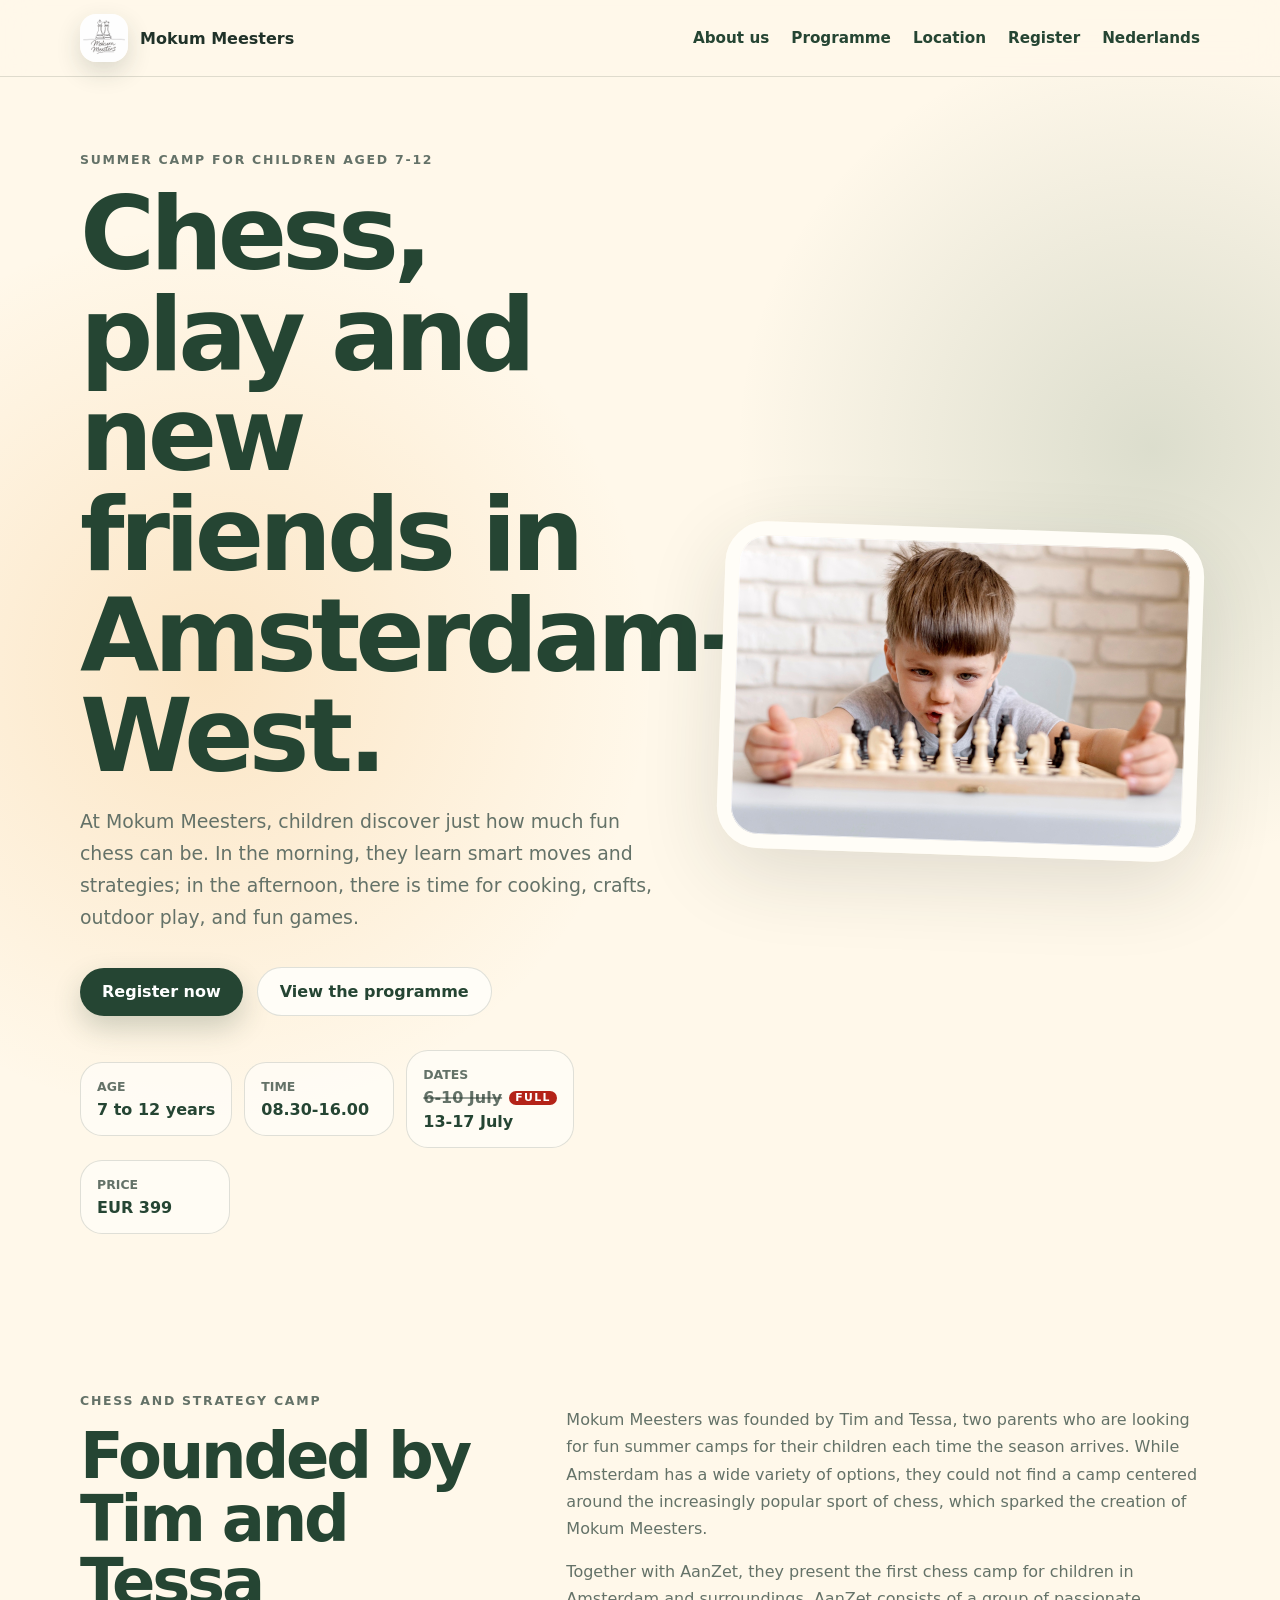
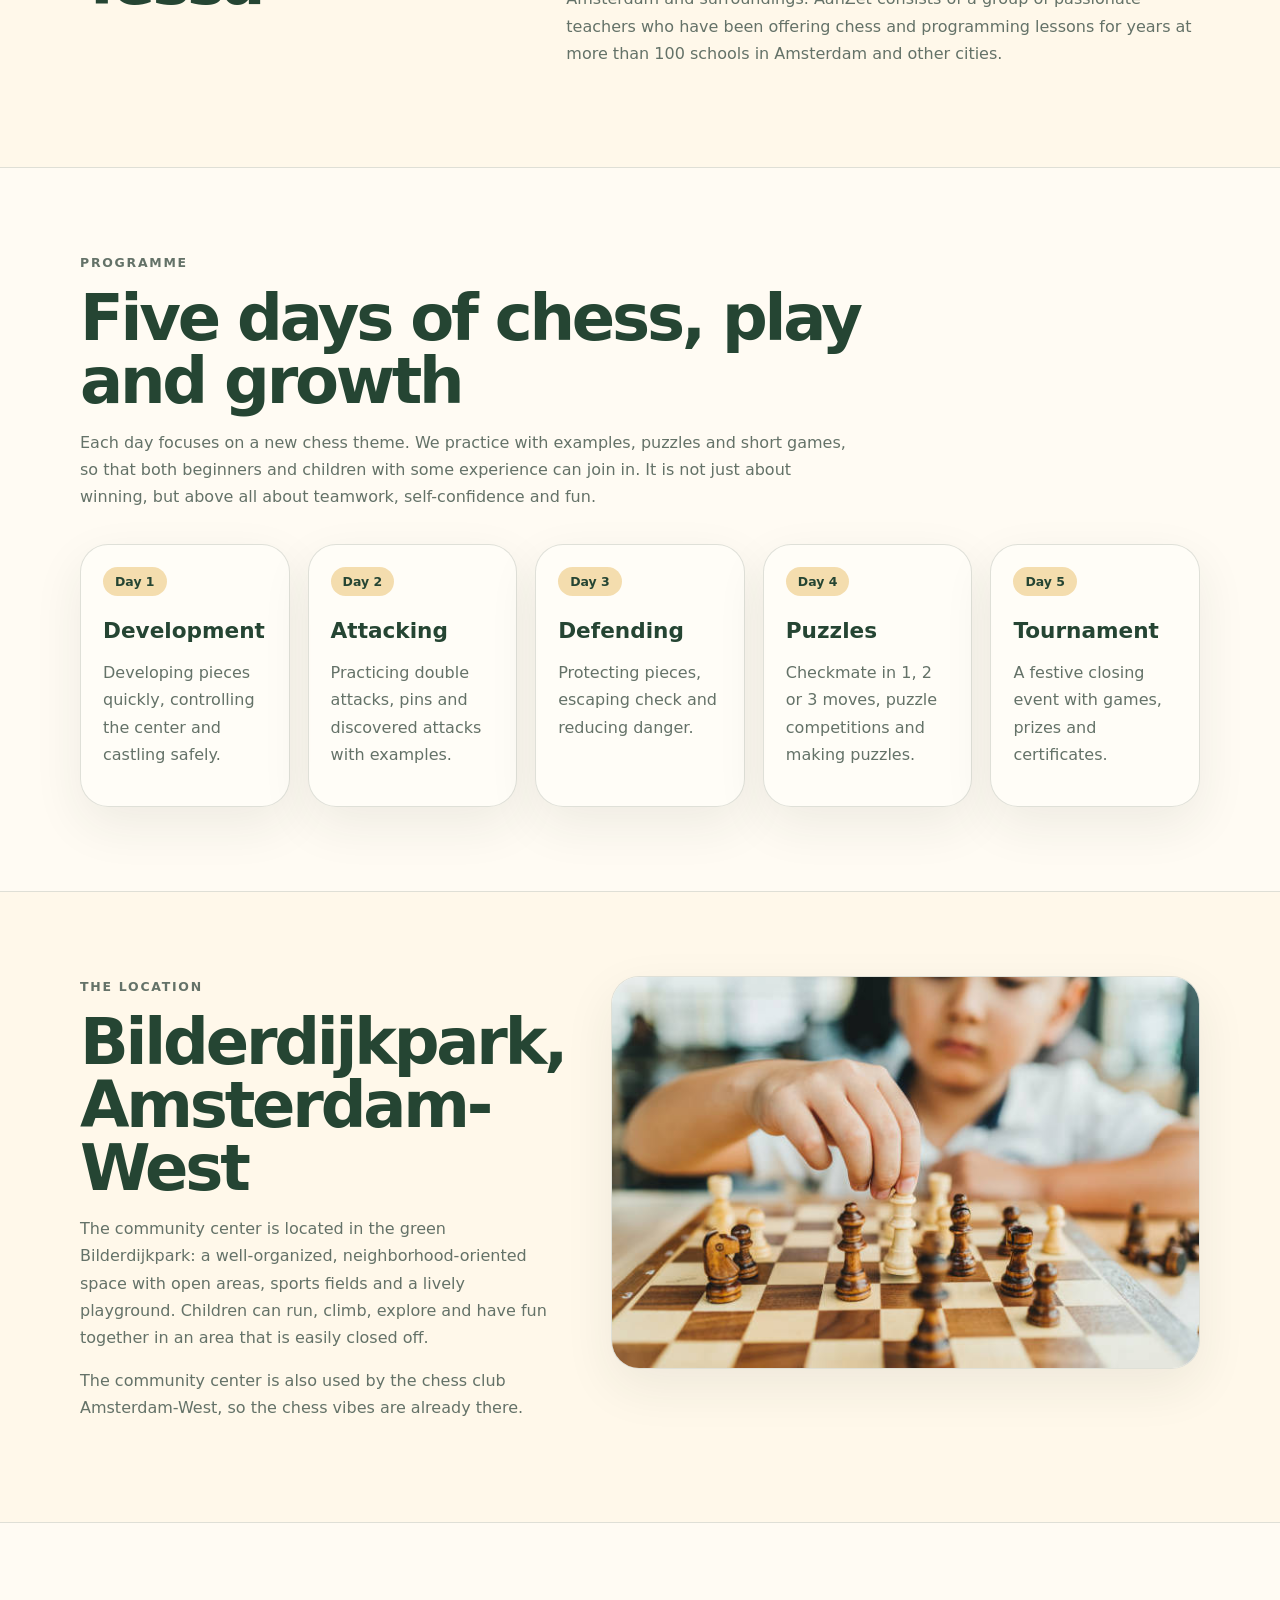
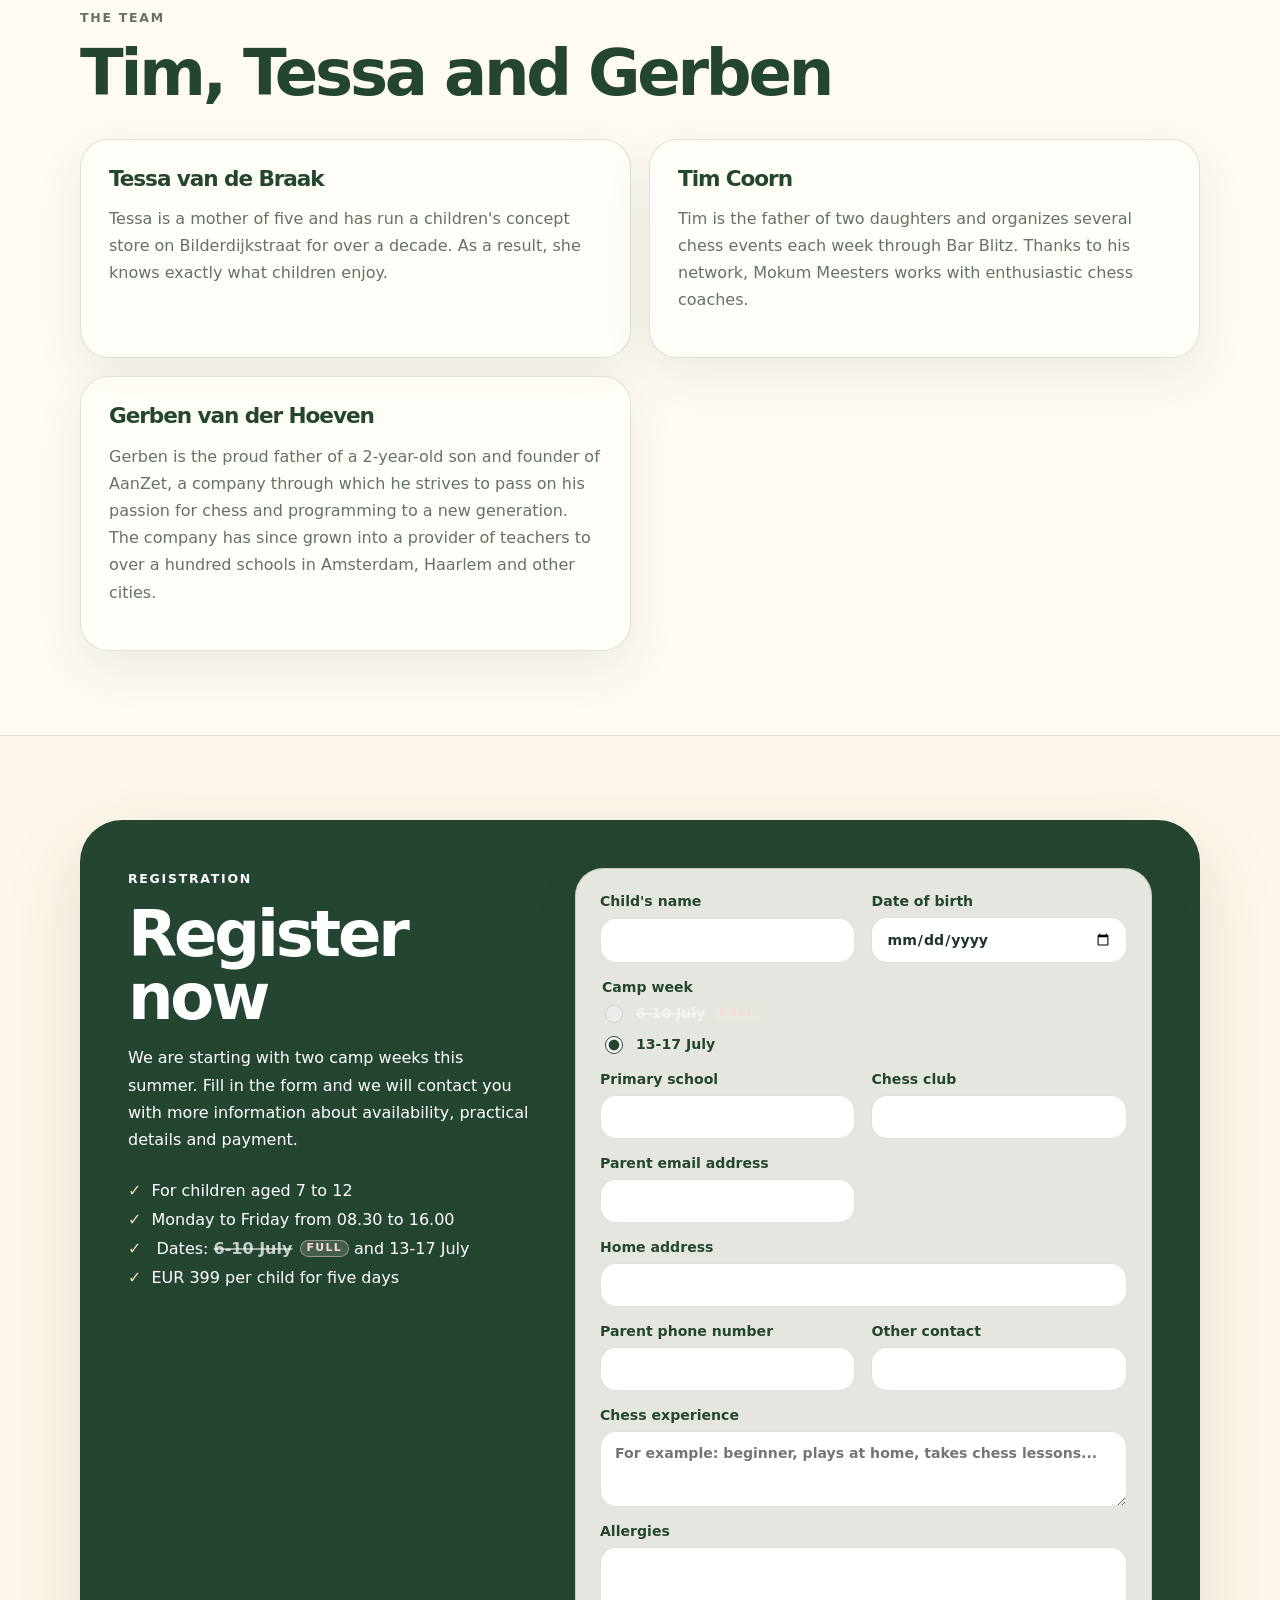
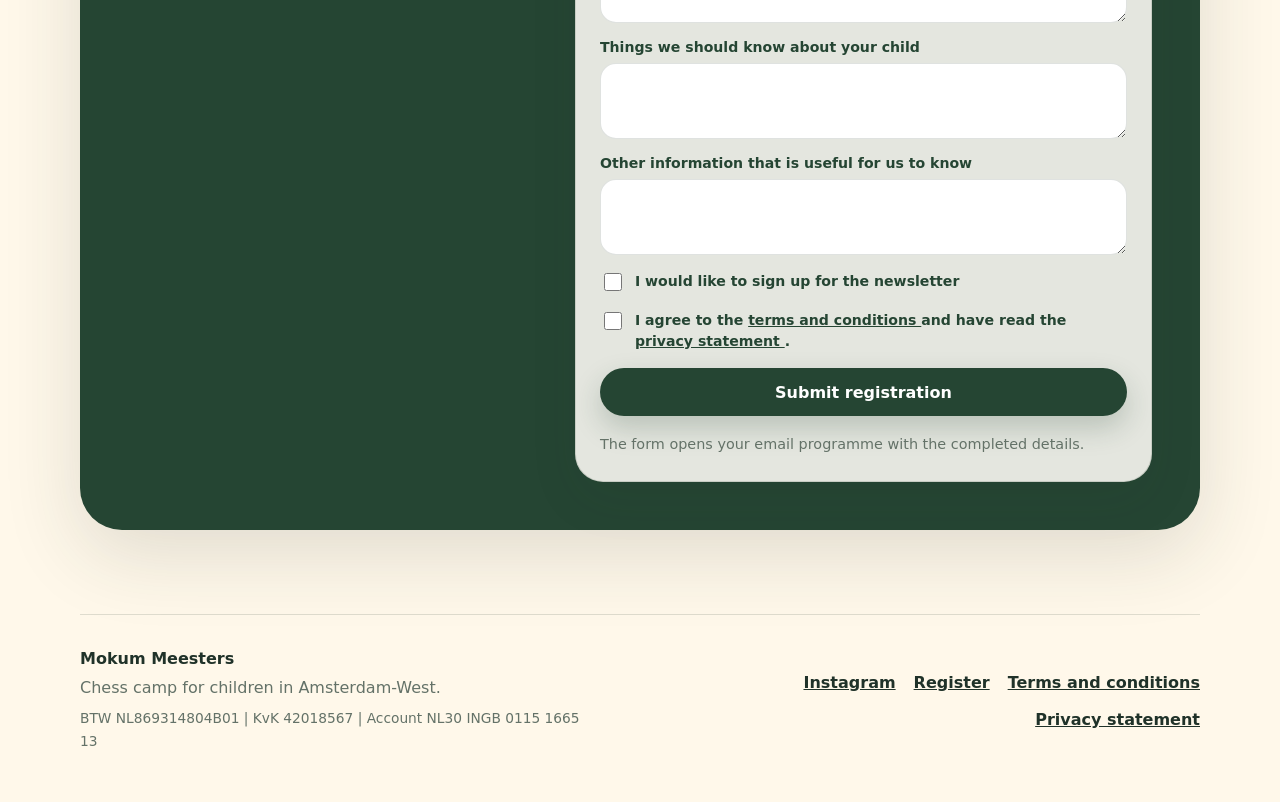
==== commit 910667fe: "Clean up full-week styling so only the date is struck through. Separate the VOL badge from the cross" ====
--- a/en.html
+++ b/en.html
@@ -72,10 +72,12 @@
             </div>
             <div>
               <dt>Dates</dt>
-              <dd class="camp-dates">
-                <span class="week-full week-full--large">6-10 July <strong>FULL</strong></span>
-                <span class="camp-dates-sep">and</span>
-                <span>13-17 July</span>
+              <dd class="camp-dates camp-dates--stacked">
+                <span class="camp-week camp-week--full">
+                  <span class="week-full">6-10 July</span>
+                  <strong class="vol-badge">FULL</strong>
+                </span>
+                <span class="camp-week">13-17 July</span>
               </dd>
             </div>
             <div>
@@ -219,7 +221,14 @@
             <ul class="check-list">
               <li>For children aged 7 to 12</li>
               <li>Monday to Friday from 08.30 to 16.00</li>
-              <li>Dates: <span class="week-full">6-10 July <strong>FULL</strong></span> and 13-17 July</li>
+              <li>
+                Dates:
+                <span class="camp-week camp-week--full">
+                  <span class="week-full">6-10 July</span>
+                  <strong class="vol-badge">FULL</strong>
+                </span>
+                and 13-17 July
+              </li>
               <li>EUR 399 per child for five days</li>
             </ul>
           </div>
@@ -237,7 +246,7 @@
               <legend>Camp week</legend>
               <label class="radio radio-disabled">
                 <input type="radio" name="kampweek" value="6-10 July" disabled />
-                <span>
+                <span class="camp-week camp-week--full">
                   <span class="week-full">6-10 July</span>
                   <strong class="vol-badge">FULL</strong>
                 </span>
--- a/styles.css
+++ b/styles.css
@@ -250,6 +250,17 @@
   gap: 0.35rem 0.5rem;
 }
 
+.camp-dates--stacked {
+  display: grid;
+  gap: 0.3rem;
+}
+
+.camp-week {
+  display: inline-flex;
+  align-items: center;
+  gap: 0.45rem;
+}
+
 .camp-dates-sep {
   color: var(--muted);
   font-weight: 800;
@@ -257,34 +268,38 @@
 
 .week-full {
   text-decoration: line-through;
-  text-decoration-thickness: 3px;
-  text-decoration-color: rgba(180, 35, 24, 0.75);
-  opacity: 0.72;
-}
-
-.week-full strong,
+  text-decoration-thickness: 2px;
+  text-decoration-color: rgba(32, 50, 41, 0.45);
+  color: var(--muted);
+  font-weight: 800;
+}
+
 .vol-badge {
-  text-decoration: none;
-  color: #b42318;
-  font-size: 1.05em;
+  display: inline-flex;
+  align-items: center;
+  padding: 0.18em 0.55em;
+  border-radius: 999px;
+  background: #b42318;
+  color: white;
+  font-size: 0.68rem;
+  font-weight: 900;
   letter-spacing: 0.12em;
-}
-
-.week-full--large {
-  font-size: 1.08rem;
-}
-
-.week-full--large strong {
-  font-size: 1.35rem;
-}
-
-.signup .week-full,
+  line-height: 1;
+}
+
+.signup .week-full {
+  text-decoration-color: rgba(255, 255, 255, 0.55);
+  color: rgba(255, 255, 255, 0.72);
+}
+
 .signup .vol-badge {
-  color: #ffb4ab;
-}
-
-.signup .week-full {
-  text-decoration-color: rgba(255, 180, 171, 0.9);
+  background: rgba(255, 255, 255, 0.14);
+  color: #ffd8d2;
+  border: 1px solid rgba(255, 216, 210, 0.45);
+}
+
+.signup-form .radio .camp-week {
+  line-height: 1.5;
 }
 
 .signup-form .radio-disabled {
